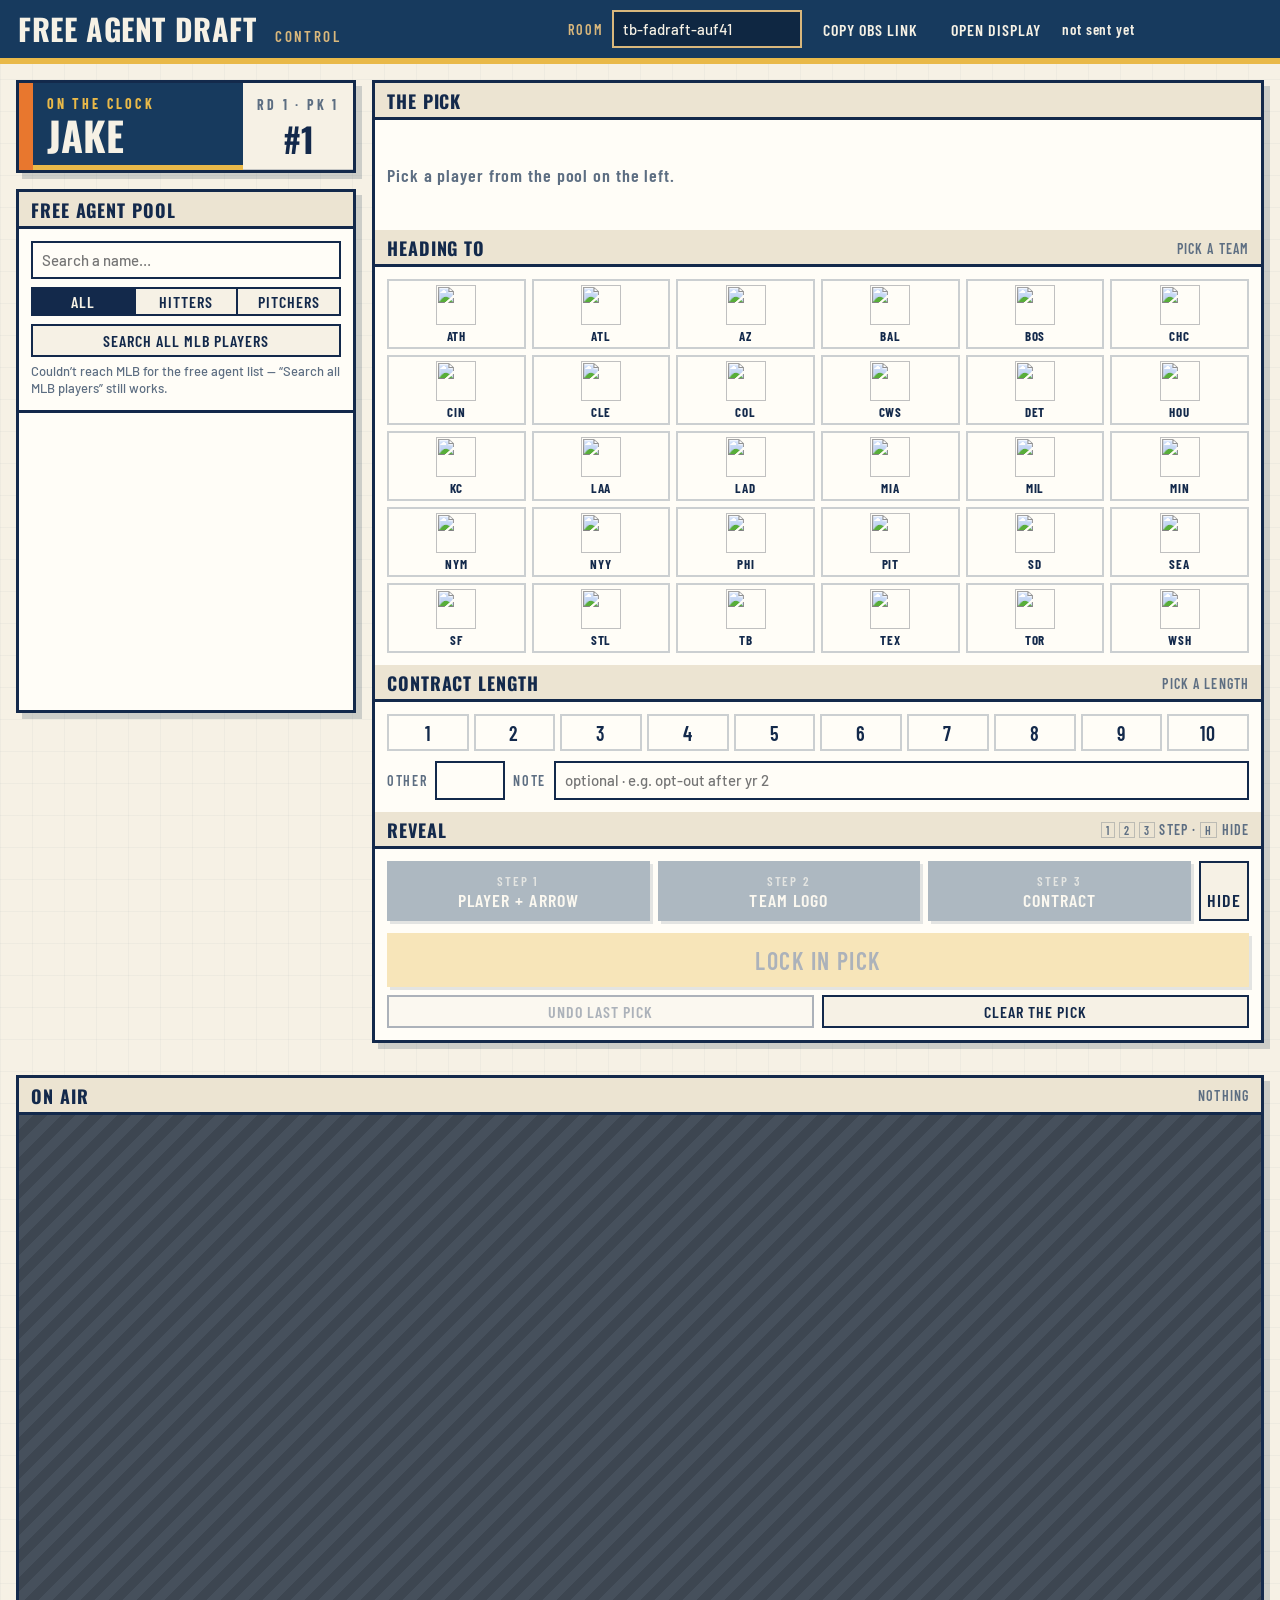
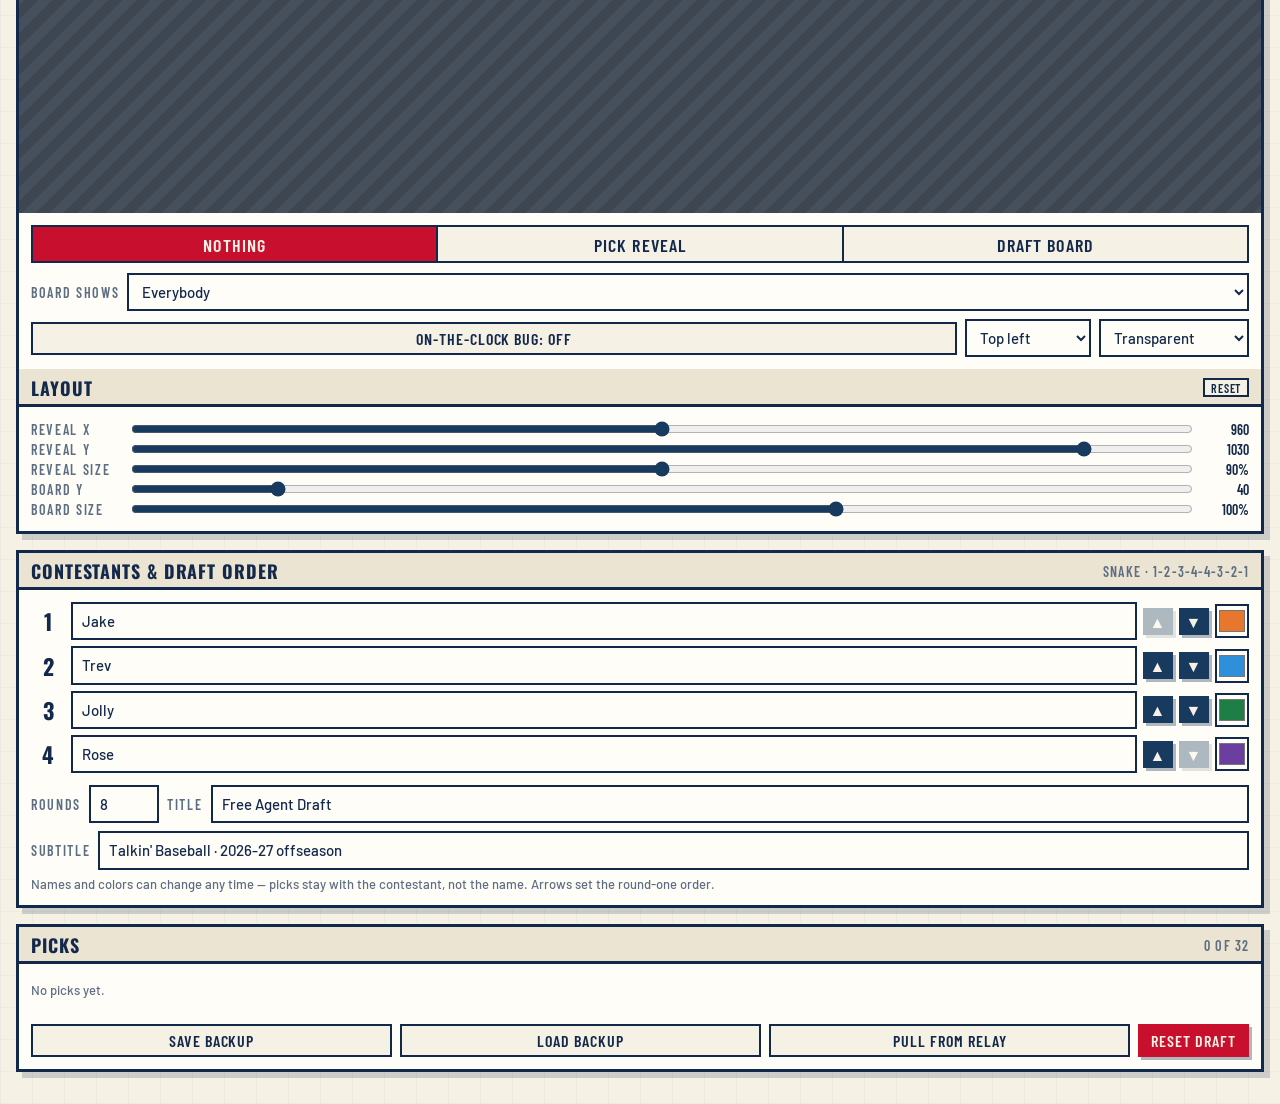
==== index.html @ bf7a18af "Free Agent Draft board: control + OBS display over the Jomboy relay Co-Authored-By: Claude Opus 5.5 " ====
<!doctype html>
<html lang="en">
<head>
<meta charset="utf-8">
<meta name="viewport" content="width=device-width, initial-scale=1">
<title>Free Agent Draft · Control</title>
<link rel="preconnect" href="https://fonts.googleapis.com">
<link href="https://fonts.googleapis.com/css2?family=Oswald:wght@500;600;700&family=Barlow+Condensed:wght@500;600;700&family=Barlow:wght@500;600&display=swap" rel="stylesheet">
<link rel="stylesheet" href="fad.css">
<style>
  :root { --line: rgba(19,41,75,.22); --sh: 3px 3px 0 rgba(15,39,66,.32); }
  * { box-sizing: border-box; }
  html, body { margin: 0; }
  body { background: var(--paper); color: var(--ink); font: 500 15px/1.35 'Barlow', sans-serif; min-height: 100vh;
    background-image: repeating-linear-gradient(0deg, rgba(23,58,94,.035) 0 1px, transparent 1px 32px), repeating-linear-gradient(90deg, rgba(23,58,94,.035) 0 1px, transparent 1px 32px); }
  button, input, select { font: inherit; color: inherit; }
  button { font: 600 16px/1 var(--cond); letter-spacing: .06em; text-transform: uppercase; background: var(--navy); color: var(--paper);
    border: 0; padding: 9px 13px 8px; cursor: pointer; box-shadow: var(--sh); }
  button:hover { background: var(--navy-dk); }
  button:active { transform: translate(2px, 2px); box-shadow: 1px 1px 0 rgba(15,39,66,.32); }
  button:disabled { opacity: .35; cursor: default; transform: none; }
  button.gold { background: var(--gold); color: var(--ink); }
  button.gold:hover { background: #f3c85e; }
  button.red { background: var(--red); }
  button.red:hover { background: var(--red-dk); }
  button.plain { background: var(--paper); color: var(--ink); box-shadow: inset 0 0 0 2px var(--ink); }
  button.plain:hover { background: var(--paper2); }
  button.on { background: var(--gold); color: var(--ink); box-shadow: inset 0 0 0 3px var(--ink); }
  input[type=text], input[type=number], select { background: #fffdf7; border: 2px solid var(--ink); padding: 7px 9px; min-width: 0; border-radius: 0; }
  input:focus, select:focus, button:focus-visible { outline: 3px solid var(--gold); outline-offset: 1px; }
  input[type=range] { accent-color: var(--navy); }

  header { background: var(--navy); border-bottom: 6px solid var(--gold); color: var(--paper); display: flex; align-items: center; gap: 18px;
    padding: 10px 18px; flex-wrap: wrap; position: sticky; top: 0; z-index: 20; }
  header h1 { margin: 0; font: 700 30px/1 var(--head); text-transform: uppercase; letter-spacing: .02em; }
  header h1 small { font: 600 15px/1 var(--cond); letter-spacing: .16em; color: var(--tan); margin-left: 10px; }
  header .conn { margin-left: auto; display: flex; align-items: center; gap: 8px; flex-wrap: wrap; }
  header .conn label { font: 600 14px var(--cond); letter-spacing: .14em; color: var(--tan); }
  header .conn input { background: var(--navy-dk); color: var(--paper); border-color: var(--tan); width: 190px; }
  header .conn button { box-shadow: none; }
  #net { font: 600 15px var(--cond); letter-spacing: .06em; min-width: 200px; }
  #net.ok { color: #9be3b0; } #net.bad { color: #ff9a9a; }

  main { display: grid; grid-template-columns: 360px minmax(440px, 1fr) minmax(520px, 640px); gap: 16px; padding: 16px; align-items: start; }
  @media (max-width: 1400px) { main { grid-template-columns: 340px 1fr; } .col3 { grid-column: 1 / -1; } }
  @media (max-width: 860px) { main { grid-template-columns: 1fr; } }
  .box { background: #fffdf7; border: 3px solid var(--ink); box-shadow: 6px 6px 0 rgba(15,39,66,.18); margin-bottom: 16px; }
  .box > h2 { margin: 0; background: var(--paper2); border-bottom: 3px solid var(--ink); font: 700 18px/1 var(--head); text-transform: uppercase;
    letter-spacing: .05em; padding: 9px 12px 7px; display: flex; align-items: center; gap: 10px; }
  .box > h2 small { font: 600 14px var(--cond); letter-spacing: .08em; color: #5d6e82; margin-left: auto; text-transform: uppercase; }
  .pad { padding: 12px; }
  .row { display: flex; gap: 8px; align-items: center; flex-wrap: wrap; }
  .row + .row { margin-top: 8px; }
  .k { font: 600 14px var(--cond); letter-spacing: .12em; text-transform: uppercase; color: #5d6e82; }
  .hint { font-size: 13px; color: #5d6e82; margin-top: 6px; }

  /* on the clock */
  .clockbox { display: flex; align-items: stretch; border: 3px solid var(--ink); box-shadow: 6px 6px 0 rgba(15,39,66,.18); margin-bottom: 16px; background: var(--navy); }
  .clockbox .bar { width: 14px; background: var(--acc, var(--gold)); }
  .clockbox .main { flex: 1; padding: 10px 14px 9px; color: var(--paper); border-bottom: 5px solid var(--gold); }
  .clockbox small { font: 700 14px var(--cond); letter-spacing: .2em; color: var(--gold); }
  .clockbox b { display: block; font: 700 40px/1.05 var(--head); text-transform: uppercase; }
  .clockbox .pk { background: var(--paper); padding: 8px 14px; display: flex; flex-direction: column; justify-content: center; text-align: right; }
  .clockbox .pk b { font-size: 34px; color: var(--ink); }
  .clockbox .pk small { color: #5d6e82; }
  .clockbox.edit { background: var(--red-dk); }

  /* pool */
  .tabs { display: flex; gap: 0; }
  .tabs button { box-shadow: inset 0 0 0 2px var(--ink); background: var(--paper); color: var(--ink); flex: 1; padding: 7px 6px 6px; }
  .tabs button + button { margin-left: -2px; }
  .tabs button.on { background: var(--ink); color: var(--paper); }
  #pool { max-height: calc(100vh - 380px); min-height: 300px; overflow-y: auto; border-top: 3px solid var(--ink); }
  .pl { display: flex; align-items: center; gap: 10px; padding: 6px 10px; border-bottom: 1px solid var(--line); cursor: pointer; }
  .pl:hover { background: var(--paper2); }
  .pl.sel { background: var(--gold); }
  .pl .hs { width: 42px; height: 42px; border-radius: 50%; overflow: hidden; background: var(--tc); border: 2px solid var(--ink); flex: 0 0 auto; }
  .pl .hs img { width: 100%; height: 118%; object-fit: cover; object-position: 50% 0; }
  .pl .nm { flex: 1; min-width: 0; }
  .pl .nm b { display: block; font: 700 18px/1.05 var(--head); text-transform: uppercase; white-space: nowrap; overflow: hidden; text-overflow: ellipsis; }
  .pl .nm span { font: 600 14px var(--cond); letter-spacing: .05em; color: #5d6e82; text-transform: uppercase; }
  .pl .war { font: 700 18px var(--head); text-align: right; min-width: 40px; }
  .pl .war small { display: block; font: 600 11px var(--cond); letter-spacing: .12em; color: #5d6e82; }
  .tg { display: inline-block; font: 700 11px/1 var(--cond); letter-spacing: .08em; padding: 2px 4px 1px; background: var(--ink); color: var(--paper); margin-left: 4px; vertical-align: 2px; }
  .tg.AS { background: var(--gold); color: var(--ink); }
  .tg.CY, .tg.MVP { background: var(--red); }
  .pool-sep { font: 700 13px var(--cond); letter-spacing: .14em; background: var(--paper2); padding: 5px 10px; border-bottom: 1px solid var(--line); }

  /* builder */
  .chosen { display: flex; gap: 12px; align-items: center; min-height: 86px; }
  .chosen .hs { width: 80px; height: 80px; border-radius: 50%; overflow: hidden; background: var(--tc, #ccc); border: 3px solid var(--ink); flex: 0 0 auto; }
  .chosen .hs img { width: 100%; height: 118%; object-fit: cover; object-position: 50% 0; }
  .chosen b { font: 700 30px/1 var(--head); text-transform: uppercase; display: block; }
  .chosen span { font: 600 15px var(--cond); letter-spacing: .06em; color: #5d6e82; text-transform: uppercase; }
  .chosen .sl2 { font: 700 16px var(--cond); letter-spacing: .04em; margin-top: 4px; text-transform: uppercase; }
  .chosen .sups { display: flex; flex-wrap: wrap; gap: 4px; margin-top: 5px; }
  .chosen .sups i { font: normal 700 13px/1 var(--cond); letter-spacing: .05em; text-transform: uppercase; background: var(--gold); padding: 3px 5px 2px; }
  .chosen .sups i.none { background: none; color: #5d6e82; padding-left: 0; }
  .chosen .empty { font: 600 18px var(--cond); color: #5d6e82; letter-spacing: .05em; }
  .teams { display: grid; grid-template-columns: repeat(6, 1fr); gap: 6px; }
  .tm { background: #fffdf7; color: var(--ink); box-shadow: inset 0 0 0 2px var(--line); padding: 6px 2px 5px; display: flex; flex-direction: column; align-items: center; gap: 3px; position: relative; }
  .tm:hover { background: var(--paper2); }
  .tm img { width: 40px; height: 40px; object-fit: contain; }
  .tm span { font: 700 13px var(--cond); letter-spacing: .06em; }
  .tm.home::after { content: 'STAYS'; position: absolute; top: 2px; right: 2px; font: 700 9px/1 var(--cond); letter-spacing: .08em; background: var(--ink); color: var(--paper); padding: 2px 3px 1px; }
  .tm.on { background: var(--gold); box-shadow: inset 0 0 0 3px var(--ink); }
  .yrs { display: grid; grid-template-columns: repeat(10, 1fr); gap: 5px; }
  .yrs button { padding: 9px 0 8px; font-size: 20px; background: #fffdf7; color: var(--ink); box-shadow: inset 0 0 0 2px var(--line); }
  .yrs button.on { background: var(--red); color: var(--paper); box-shadow: inset 0 0 0 3px var(--ink); }
  .steps { display: grid; grid-template-columns: repeat(3, 1fr) auto; gap: 8px; }
  .steps button { padding: 14px 8px 12px; font-size: 18px; }
  .steps button em { font-style: normal; display: block; font-size: 13px; letter-spacing: .14em; opacity: .7; margin-bottom: 3px; }
  .steps button.live { background: var(--gold); color: var(--ink); box-shadow: inset 0 0 0 3px var(--ink), var(--sh); }
  .lock { width: 100%; padding: 16px 10px 14px; font-size: 24px; }

  /* preview */
  .pv { position: relative; width: 100%; aspect-ratio: 16 / 9; overflow: hidden; background: #3d4651;
    background-image: linear-gradient(135deg, #46505c 25%, transparent 25%, transparent 50%, #46505c 50%, #46505c 75%, transparent 75%); background-size: 28px 28px; }
  .air { display: flex; gap: 0; }
  .air button { flex: 1; box-shadow: inset 0 0 0 2px var(--ink); background: var(--paper); color: var(--ink); font-size: 18px; padding: 11px 6px 9px; }
  .air button + button { margin-left: -2px; }
  .air button.on { background: var(--red); color: var(--paper); }
  .sl { display: grid; grid-template-columns: 90px 1fr 46px; gap: 8px; align-items: center; }
  .sl output { font: 600 14px var(--cond); text-align: right; }

  /* contestants + picks */
  .ds { display: grid; grid-template-columns: 34px 1fr 30px 30px 34px; gap: 6px; align-items: center; }
  .ds + .ds { margin-top: 6px; }
  .ds .n { font: 700 22px var(--head); text-align: center; }
  .ds button { padding: 6px 0 5px; }
  .ds input[type=color] { width: 34px; height: 34px; border: 2px solid var(--ink); padding: 0; background: none; }
  #picks { max-height: 420px; overflow-y: auto; }
  .pk { display: grid; grid-template-columns: 44px 1fr auto; gap: 8px; align-items: center; padding: 6px 10px; border-bottom: 1px solid var(--line); }
  .pk .no { font: 700 18px var(--head); }
  .pk .no small { display: block; font: 600 11px var(--cond); letter-spacing: .1em; color: #5d6e82; }
  .pk .who { font: 700 13px var(--cond); letter-spacing: .1em; text-transform: uppercase; padding-left: 7px; border-left: 6px solid var(--acc); }
  .pk .what { font: 600 16px var(--cond); text-transform: uppercase; }
  .pk .what img { width: 22px; height: 22px; vertical-align: -6px; }
  .pk button { padding: 6px 8px 5px; font-size: 13px; }
  .pk.editing { background: var(--gold); }
  .rnd { font: 700 13px var(--cond); letter-spacing: .16em; background: var(--paper2); padding: 4px 10px; border-bottom: 1px solid var(--line); }
  .toast { position: fixed; left: 50%; bottom: 24px; transform: translateX(-50%); background: var(--ink); color: var(--paper); padding: 10px 18px;
    font: 600 17px var(--cond); letter-spacing: .05em; border-bottom: 4px solid var(--gold); opacity: 0; transition: opacity .25s; pointer-events: none; z-index: 50; }
  .toast.on { opacity: 1; }
  kbd { font: 600 12px var(--cond); background: var(--paper2); border: 1px solid var(--line); padding: 0 4px; }
</style>
</head>
<body>
<header>
  <h1>Free Agent Draft <small>CONTROL</small></h1>
  <div class="conn">
    <label for="room">ROOM</label><input type="text" id="room" spellcheck="false">
    <button id="copyUrl">Copy OBS link</button>
    <button id="openOut">Open display</button>
    <span id="net">not sent yet</span>
  </div>
</header>

<main>
  <!-- ── column 1: on the clock + player pool ── -->
  <section class="col1">
    <div class="clockbox" id="clockbox"><div class="bar"></div><div class="main"><small id="cbLabel">ON THE CLOCK</small><b id="cbName"></b></div><div class="pk"><small id="cbRd"></small><b id="cbNo"></b></div></div>
    <div class="box">
      <h2>Free agent pool <small id="poolCount"></small></h2>
      <div class="pad">
        <div class="row"><input type="text" id="q" placeholder="Search a name…" style="flex:1" autocomplete="off" spellcheck="false"></div>
        <div class="row"><div class="tabs" style="flex:1"><button data-f="all" class="on">All</button><button data-f="bat">Hitters</button><button data-f="pit">Pitchers</button></div></div>
        <div class="row"><button class="plain" id="mlbSearch" style="flex:1">Search all MLB players</button></div>
        <div class="hint" id="poolMsg"></div>
      </div>
      <div id="pool"></div>
    </div>
  </section>

  <!-- ── column 2: build the pick ── -->
  <section class="col2">
    <div class="box">
      <h2 id="bTitle">The pick</h2>
      <div class="pad">
        <div class="chosen" id="chosen"></div>
      </div>
      <h2>Heading to <small id="toLabel">pick a team</small></h2>
      <div class="pad"><div class="teams" id="teams"></div></div>
      <h2>Contract length <small id="yrsLabel"></small></h2>
      <div class="pad">
        <div class="yrs" id="yrs"></div>
        <div class="row" style="margin-top:10px">
          <span class="k">Other</span><input type="number" id="yrsN" min="1" max="15" style="width:70px">
          <span class="k">Note</span><input type="text" id="yrsNote" placeholder="optional · e.g. opt-out after yr 2" style="flex:1">
        </div>
      </div>
      <h2>Reveal <small><kbd>1</kbd> <kbd>2</kbd> <kbd>3</kbd> step · <kbd>H</kbd> hide</small></h2>
      <div class="pad">
        <div class="steps">
          <button id="st1"><em>STEP 1</em>Player + arrow</button>
          <button id="st2"><em>STEP 2</em>Team logo</button>
          <button id="st3"><em>STEP 3</em>Contract</button>
          <button class="plain" id="st0"><em>&nbsp;</em>Hide</button>
        </div>
        <div class="row" style="margin-top:12px"><button class="gold lock" id="lockBtn">Lock in pick</button></div>
        <div class="row" id="editRow" style="display:none"><button class="plain" id="cancelEdit" style="flex:1">Cancel edit</button></div>
        <div class="row"><button class="plain" id="undoBtn" style="flex:1">Undo last pick</button><button class="plain" id="clearB" style="flex:1">Clear the pick</button></div>
      </div>
    </div>
  </section>

  <!-- ── column 3: what's on air ── -->
  <section class="col3">
    <div class="box">
      <h2>On air <small id="airLabel"></small></h2>
      <div class="pv" id="pv"></div>
      <div class="pad">
        <div class="air" id="air"><button data-v="off">Nothing</button><button data-v="reveal">Pick reveal</button><button data-v="board">Draft board</button></div>
        <div class="row" style="margin-top:10px">
          <span class="k">Board shows</span><select id="focus" style="flex:1"></select>
        </div>
        <div class="row">
          <button class="plain" id="clockBtn" style="flex:1">On-the-clock bug: off</button>
          <select id="ckPos"><option value="tl">Top left</option><option value="tr">Top right</option><option value="bl">Bottom left</option><option value="br">Bottom right</option></select>
          <select id="bg"><option value="clear">Transparent</option><option value="paper">Cream backdrop</option></select>
        </div>
      </div>
      <h2>Layout <small><button class="plain" id="layReset" style="padding:4px 8px 3px;font-size:12px;box-shadow:inset 0 0 0 2px var(--ink)">Reset</button></small></h2>
      <div class="pad">
        <div class="sl"><span class="k">Reveal X</span><input type="range" id="rx" min="560" max="1360" step="5"><output></output></div>
        <div class="sl"><span class="k">Reveal Y</span><input type="range" id="ry" min="560" max="1080" step="5"><output></output></div>
        <div class="sl"><span class="k">Reveal size</span><input type="range" id="rs" min="0.5" max="1.3" step="0.01"><output></output></div>
        <div class="sl"><span class="k">Board Y</span><input type="range" id="by" min="0" max="300" step="5"><output></output></div>
        <div class="sl"><span class="k">Board size</span><input type="range" id="bs" min="0.5" max="1.25" step="0.01"><output></output></div>
      </div>
    </div>

    <div class="box">
      <h2>Contestants &amp; draft order <small>snake · 1-2-3-4-4-3-2-1</small></h2>
      <div class="pad">
        <div id="dsList"></div>
        <div class="row" style="margin-top:12px">
          <span class="k">Rounds</span><input type="number" id="rounds" min="1" max="20" style="width:70px">
          <span class="k">Title</span><input type="text" id="title" style="flex:1">
        </div>
        <div class="row"><span class="k">Subtitle</span><input type="text" id="sub" style="flex:1"></div>
        <div class="hint">Names and colors can change any time — picks stay with the contestant, not the name. Arrows set the round-one order.</div>
      </div>
    </div>

    <div class="box">
      <h2>Picks <small id="pickCount"></small></h2>
      <div id="picks"></div>
      <div class="pad">
        <div class="row">
          <button class="plain" id="exportBtn" style="flex:1">Save backup</button>
          <button class="plain" id="importBtn" style="flex:1">Load backup</button>
          <button class="plain" id="pullBtn" style="flex:1">Pull from relay</button>
          <button class="red" id="resetBtn">Reset draft</button>
          <input type="file" id="importFile" accept="application/json" hidden>
        </div>
      </div>
    </div>
  </section>
</main>
<div class="toast" id="toast"></div>

<script src="fad.js"></script>
<script>
'use strict';
(() => {
  const $ = id => document.getElementById(id);
  const params = new URLSearchParams(location.search);
  const HUB = FAD.hubOf(params);
  const SEASON = +params.get('season') || 2026;
  const LAY = { rx: 960, ry: 1030, rs: 0.9, by: 40, bs: 1, ck: 'tl' };
  const DEF = () => ({
    app: 'fad', room: 'tb-fadraft-' + Math.random().toString(36).slice(2, 7),
    title: 'Free Agent Draft', sub: "Talkin' Baseball · 2026-27 offseason",
    ds: [{ name: 'Jake', color: '#e8772e' }, { name: 'Trev', color: '#2f8fd8' }, { name: 'Jolly', color: '#1d7f45' }, { name: 'Rose', color: '#6b3fa0' }],
    order: [0, 1, 2, 3], rounds: 8, picks: [], cur: null, stage: 0, view: 'reveal', focus: -1, clock: false, bg: 'clear', lay: { ...LAY },
  });
  const KEY = 'fad-state-v1';
  let S;
  try { S = Object.assign(DEF(), JSON.parse(localStorage.getItem(KEY) || 'null') || {}); } catch { S = DEF(); }
  S.lay = { ...LAY, ...S.lay };
  const hadLocal = !!localStorage.getItem(KEY);
  if (params.get('room')) S.room = params.get('room');

  // builder — local only, nothing goes to air until a step button is pressed
  const B = { p: null, to: 0, yrs: 0, note: '', edit: null };
  let POOL = [], EXTRA = [], STAND = {}, filter = 'all';

  // ── transport ──
  const net = (msg, cls) => { $('net').textContent = msg; $('net').className = cls || ''; };
  const send = FAD.publisher(HUB, () => S.room, net);
  let lastSig = '', timer = 0;
  function commit() {
    try { localStorage.setItem(KEY, JSON.stringify(S)); } catch {}
    render();
    clearTimeout(timer);
    timer = setTimeout(() => {
      const { room, ...wire } = S;
      const sig = JSON.stringify(wire);
      if (sig === lastSig) return;
      lastSig = sig;
      send({ ...wire, seq: Date.now() });
    }, 140);
  }
  const toast = msg => { const t = $('toast'); t.textContent = msg; t.classList.add('on'); clearTimeout(toast.t); toast.t = setTimeout(() => t.classList.remove('on'), 2200); };

  // ── preview: the same stage the display draws, scaled down ──
  const stage = FAD.createStage($('pv'));
  const fitPv = () => { stage.el.style.transform = `scale(${$('pv').clientWidth / 1920})`; };
  new ResizeObserver(fitPv).observe($('pv'));

  // ── helpers ──
  const N = () => FAD.total(S);
  const T = FAD.team;
  const tagsHTML = t => (t || []).map(x => `<span class="tg ${x}">${x === 'AS' ? 'ALL-STAR' : x}</span>`).join('');
  const draftedIds = () => new Set(S.picks.filter((p, i) => i !== B.edit).map(p => p.id));
  function buildPick() {
    if (!B.p) return null;
    const n = B.edit ?? S.picks.length;
    const s = FAD.slot(n, S.order);
    const d = B.edit != null ? S.picks[B.edit].d : s.d;
    const p = B.p;
    return { n, d, round: B.edit != null ? S.picks[B.edit].round : s.round, id: p.id, first: p.first, last: p.last, name: p.name, pos: p.pos, age: p.age,
      from: p.from, to: B.to || 0, yrs: B.yrs || 0, yrsNote: B.note || '', tags: p.tags || [],
      sup: p.sup || [], line: p.line || '', lineYr: p.lineYr ?? null, war: p.lineYr === SEASON ? p.war : null, season: SEASON, toRec: B.to ? STAND[B.to] || null : null };
  }
  function clearBuilder() { B.p = null; B.to = 0; B.yrs = 0; B.note = ''; B.edit = null; $('yrsNote').value = ''; $('yrsN').value = ''; }

  // ── render ──
  function render() {
    stage.render(S); fitPv();
    const n = S.picks.length, done = n >= N();
    // clock box
    const cb = $('clockbox');
    if (B.edit != null) {
      const p = S.picks[B.edit];
      cb.classList.add('edit'); cb.style.setProperty('--acc', S.ds[p.d].color);
      $('cbLabel').textContent = 'EDITING A PICK'; $('cbName').textContent = S.ds[p.d].name;
      $('cbRd').textContent = `ROUND ${p.round}`; $('cbNo').textContent = `#${p.n + 1}`;
    } else if (done) {
      cb.classList.remove('edit'); cb.style.setProperty('--acc', 'var(--gold)');
      $('cbLabel').textContent = 'ALL PICKS IN'; $('cbName').textContent = 'Draft complete'; $('cbRd').textContent = ''; $('cbNo').textContent = `${n}`;
    } else {
      const s = FAD.slot(n, S.order);
      cb.classList.remove('edit'); cb.style.setProperty('--acc', S.ds[s.d].color);
      $('cbLabel').textContent = 'ON THE CLOCK'; $('cbName').textContent = S.ds[s.d].name;
      $('cbRd').textContent = `RD ${s.round} · PK ${s.inRound}`; $('cbNo').textContent = `#${n + 1}`;
    }
    renderPool(); renderBuilder(); renderAir(); renderDs(); renderPicks();
  }

  function playerRow(p) {
    const t = T(p.from);
    return `<div class="pl${B.p && B.p.id === p.id ? ' sel' : ''}" data-id="${p.id}">
      <div class="hs" style="--tc:${t.color}"><img loading="lazy" src="${FAD.headshot(p.id, 120)}" alt=""></div>
      <div class="nm"><b>${FAD.esc(p.name)}${tagsHTML(p.tags)}</b><span>${FAD.esc(p.pos)}${p.age ? ' · ' + p.age : ''}${t.id ? ' · ' + t.abbr : ''}${p.note && !/waiver/i.test(p.note) ? ' · ' + FAD.esc(p.note) : ''}</span></div>
      <div class="war">${p.war == null ? '—' : p.war.toFixed(1)}<small>WAR</small></div></div>`;
  }
  const norm = s => s.normalize('NFD').replace(/[̀-ͯ]/g, '').toLowerCase();
  function renderPool() {
    const q = norm($('q').value.trim()), taken = draftedIds();
    const keep = p => !taken.has(p.id) && (filter === 'all' || (filter === 'pit') === p.pitcher) && (!q || norm(p.name).includes(q));
    const extra = EXTRA.filter(keep), pool = POOL.filter(keep);
    let h = '';
    if (extra.length) h += `<div class="pool-sep">ADDED FROM MLB SEARCH</div>` + extra.map(playerRow).join('');
    if (extra.length && pool.length) h += `<div class="pool-sep">FREE AGENTS</div>`;
    h += pool.map(playerRow).join('');
    if (!h && POOL.length) h = `<div class="pad hint">Nobody on the free agent list matches. Try “Search all MLB players”.</div>`;
    $('pool').innerHTML = h;
    $('poolCount').textContent = POOL.length ? `${POOL.filter(p => !taken.has(p.id)).length} left` : '';
  }

  function renderBuilder() {
    const pk = buildPick();
    $('bTitle').textContent = B.edit != null ? `Editing pick #${B.edit + 1}` : 'The pick';
    if (B.p) {
      const t = T(B.p.from);
      $('chosen').innerHTML = `<div class="hs" style="--tc:${t.color}"><img src="${FAD.headshot(B.p.id, 180)}" alt=""></div>
        <div><b>${FAD.esc(B.p.name)}</b><span>${FAD.esc(B.p.pos)}${B.p.age ? ' · Age ' + B.p.age : ''}${t.id ? ' · last with ' + (t.city + ' ' + t.nick).trim() : ''}</span>
        <div class="sl2">${B.p.lineYr ? B.p.lineYr + ': ' : ''}${FAD.esc(B.p.line || '')}${B.p.war != null && B.p.lineYr === SEASON ? ' · ' + B.p.war.toFixed(1) + ' WAR' : ''}</div><div class="sups">${(B.p.sup || []).map(x => `<i>${FAD.esc(x)}</i>`).join('') || '<i class="none">No major awards yet</i>'}</div></div>`;
    } else $('chosen').innerHTML = `<div class="empty">Pick a player from the pool on the left.</div>`;
    document.querySelectorAll('.tm').forEach(b => {
      b.classList.toggle('on', +b.dataset.id === B.to);
      b.classList.toggle('home', !!B.p && +b.dataset.id === B.p.from);
    });
    $('toLabel').textContent = B.to ? (B.p && B.to === B.p.from ? `stays with ${T(B.to).nick}` : `signs with ${T(B.to).nick}`) : 'pick a team';
    document.querySelectorAll('.yrs button').forEach(b => b.classList.toggle('on', +b.dataset.y === B.yrs));
    $('yrsLabel').textContent = B.yrs ? FAD.yrsText(B.yrs) : 'pick a length';
    if (+$('yrsN').value !== B.yrs && document.activeElement !== $('yrsN')) $('yrsN').value = B.yrs > 10 ? B.yrs : '';
    $('st1').disabled = !pk; $('st2').disabled = !pk || !pk.to; $('st3').disabled = !pk || !pk.to || !pk.yrs;
    const live = S.view === 'reveal' && S.cur && pk && S.cur.id === pk.id && S.cur.n === pk.n ? S.stage : 0;
    [1, 2, 3].forEach(k => $('st' + k).classList.toggle('live', live === k));
    const full = !!(pk && pk.to && pk.yrs);
    $('lockBtn').disabled = !full || (B.edit == null && S.picks.length >= N());
    $('lockBtn').textContent = B.edit != null ? 'Save changes' : 'Lock in pick';
    $('editRow').style.display = B.edit != null ? '' : 'none';
    $('undoBtn').disabled = !S.picks.length || B.edit != null;
  }

  function renderAir() {
    document.querySelectorAll('#air button').forEach(b => b.classList.toggle('on', b.dataset.v === (S.view === 'reveal' && !S.stage ? 'off' : S.view)));
    $('airLabel').textContent = S.view === 'board' ? 'draft board' : S.view === 'reveal' && S.stage ? `reveal · step ${S.stage}` : 'nothing';
    $('clockBtn').textContent = `On-the-clock bug: ${S.clock ? 'ON' : 'off'}`;
    $('clockBtn').className = S.clock ? 'on' : 'plain';
    $('ckPos').value = S.lay.ck; $('bg').value = S.bg;
    const f = $('focus'), fo = `<option value="-1">Everybody</option>` + S.order.map(d => `<option value="${d}">${FAD.esc(S.ds[d].name)} only</option>`).join('');
    if (f.dataset.sig !== fo) { f.innerHTML = fo; f.dataset.sig = fo; }
    f.value = S.focus;
    for (const k of ['rx', 'ry', 'rs', 'by', 'bs']) { $(k).value = S.lay[k]; $(k).nextElementSibling.textContent = k[1] === 's' ? Math.round(S.lay[k] * 100) + '%' : S.lay[k]; }
  }

  function renderDs() {
    const host = $('dsList');
    if (host.contains(document.activeElement) && document.activeElement.type === 'text') return;   // don't stomp typing
    host.innerHTML = S.order.map((d, i) => `<div class="ds" data-d="${d}">
      <span class="n">${i + 1}</span><input type="text" value="${FAD.esc(S.ds[d].name)}" data-k="name">
      <button data-mv="-1" ${i ? '' : 'disabled'} title="Earlier pick">▲</button><button data-mv="1" ${i < S.order.length - 1 ? '' : 'disabled'} title="Later pick">▼</button>
      <input type="color" value="${S.ds[d].color}" data-k="color"></div>`).join('');
    $('rounds').value = S.rounds;
    if (document.activeElement !== $('title')) $('title').value = S.title;
    if (document.activeElement !== $('sub')) $('sub').value = S.sub;
  }

  function renderPicks() {
    $('pickCount').textContent = `${S.picks.length} of ${N()}`;
    let h = '', r = 0;
    S.picks.forEach((p, i) => {
      if (p.round !== r) { r = p.round; h += `<div class="rnd">ROUND ${r}</div>`; }
      const to = T(p.to);
      h += `<div class="pk${B.edit === i ? ' editing' : ''}" style="--acc:${S.ds[p.d].color}"><div class="no">#${i + 1}</div>
        <div><div class="who">${FAD.esc(S.ds[p.d].name)}</div><div class="what">${FAD.esc(p.name)} → <img src="${FAD.logo(p.to)}" alt=""> ${to.abbr} · ${p.yrs} yr${p.yrs == 1 ? '' : 's'}${p.to === p.from ? ' · stays' : ''}</div></div>
        <div class="row"><button data-show="${i}">Show</button><button class="plain" data-edit="${i}">Edit</button></div></div>`;
    });
    $('picks').innerHTML = h || `<div class="pad hint">No picks yet.</div>`;
  }

  // ── wiring ──
  $('room').value = S.room;
  $('room').addEventListener('change', () => { S.room = $('room').value.trim().replace(/\s+/g, '-') || DEF().room; $('room').value = S.room; lastSig = ''; commit(); });
  const outUrl = () => new URL('display.html', location.href.split('#')[0].split('?')[0]).href + '?room=' + encodeURIComponent(S.room) + (params.get('hub') ? '&hub=' + encodeURIComponent(HUB) : '');
  $('copyUrl').onclick = async () => { try { await navigator.clipboard.writeText(outUrl()); toast('OBS link copied — Browser Source, 1920 × 1080'); } catch { prompt('Copy this into the OBS Browser Source:', outUrl()); } };
  $('openOut').onclick = () => open(outUrl(), 'fad-display');

  // pool
  $('q').addEventListener('input', renderPool);
  $('q').addEventListener('keydown', e => { if (e.key === 'Enter') { const first = $('pool').querySelector('.pl'); if (first) first.click(); else $('mlbSearch').click(); } });
  document.querySelectorAll('.tabs button').forEach(b => b.onclick = () => {
    filter = b.dataset.f; document.querySelectorAll('.tabs button').forEach(x => x.classList.toggle('on', x === b)); renderPool();
  });
  $('pool').addEventListener('click', e => {
    const row = e.target.closest('.pl'); if (!row) return;
    const id = +row.dataset.id, p = POOL.find(x => x.id === id) || EXTRA.find(x => x.id === id);
    if (!p) return;
    if (!B.p || B.p.id !== p.id) { B.p = p; B.to = 0; }
    render();
  });
  $('mlbSearch').onclick = async () => {
    const q = $('q').value.trim();
    if (q.length < 2) { toast('Type at least two letters of a name first'); $('q').focus(); return; }
    $('poolMsg').textContent = `Searching MLB for “${q}”…`;
    const res = await FAD.search(q, SEASON);
    const have = new Set(POOL.concat(EXTRA).map(p => p.id));
    const add = res.filter(p => !have.has(p.id));
    EXTRA = add.concat(EXTRA);
    $('poolMsg').textContent = res.length ? (add.length ? `Added ${add.length} from MLB search.` : 'Already in the list.') : `Nobody active in MLB matches “${q}”.`;
    renderPool();
  };

  // teams + years
  $('teams').innerHTML = FAD.TEAM_IDS.map(id => `<button class="tm" data-id="${id}" title="${T(id).city} ${T(id).nick}"><img src="${FAD.logo(id)}" alt=""><span>${T(id).abbr}</span></button>`).join('');
  $('teams').onclick = e => { const b = e.target.closest('.tm'); if (!b || !B.p) { if (!B.p) toast('Pick a player first'); return; } B.to = +b.dataset.id === B.to ? 0 : +b.dataset.id; render(); };
  $('yrs').innerHTML = Array.from({ length: 10 }, (_, i) => `<button data-y="${i + 1}">${i + 1}</button>`).join('');
  $('yrs').onclick = e => { const b = e.target.closest('button'); if (!b) return; B.yrs = +b.dataset.y === B.yrs ? 0 : +b.dataset.y; $('yrsN').value = ''; render(); };
  $('yrsN').oninput = () => { const v = Math.max(0, Math.min(15, Math.round(+$('yrsN').value || 0))); B.yrs = v; render(); };
  $('yrsNote').oninput = () => { B.note = $('yrsNote').value.trim().slice(0, 40); };

  // reveal steps — each press sends a snapshot of the pick as it stands
  function step(k) {
    if (k === 0) { S.stage = 0; return commit(); }
    const pk = buildPick();
    if (!pk || (k >= 2 && !pk.to) || (k >= 3 && !pk.yrs)) return;
    S.cur = pk; S.stage = k; S.view = 'reveal'; commit();
  }
  [0, 1, 2, 3].forEach(k => $('st' + k).onclick = () => step(k));
  $('lockBtn').onclick = () => {
    const pk = buildPick(); if (!pk || !pk.to || !pk.yrs) return;
    if (B.edit != null) { S.picks[B.edit] = pk; toast(`Pick #${pk.n + 1} updated`); }
    else { S.picks.push(pk); toast(`${S.ds[pk.d].name} takes ${pk.name}`); }
    if (S.cur && S.cur.n === pk.n) S.cur = pk;
    clearBuilder(); $('q').value = ''; commit();
  };
  $('cancelEdit').onclick = () => { clearBuilder(); render(); };
  $('clearB').onclick = () => { clearBuilder(); render(); };
  $('undoBtn').onclick = () => {
    const p = S.picks[S.picks.length - 1]; if (!p) return;
    if (!confirm(`Take back pick #${p.n + 1} — ${S.ds[p.d].name}: ${p.name}?`)) return;
    S.picks.pop();
    if (S.cur && S.cur.n === p.n) S.stage = 0;
    B.p = POOL.find(x => x.id === p.id) || EXTRA.find(x => x.id === p.id) || null; B.to = p.to; B.yrs = p.yrs; B.note = p.yrsNote || ''; $('yrsNote').value = B.note;
    commit();
  };
  $('picks').onclick = e => {
    const s = e.target.closest('[data-show]'), ed = e.target.closest('[data-edit]');
    if (s) { S.cur = S.picks[+s.dataset.show]; S.stage = 3; S.view = 'reveal'; commit(); }
    if (ed) {
      const i = +ed.dataset.edit, p = S.picks[i];
      B.edit = i; B.p = POOL.find(x => x.id === p.id) || EXTRA.find(x => x.id === p.id) || { ...p };
      B.to = p.to; B.yrs = p.yrs; B.note = p.yrsNote || ''; $('yrsNote').value = B.note; render();
      scrollTo({ top: 0, behavior: 'smooth' });
    }
  };

  // on air
  $('air').onclick = e => {
    const b = e.target.closest('button'); if (!b) return;
    const v = b.dataset.v;
    if (v === 'off') { S.view = 'reveal'; S.stage = 0; }
    else if (v === 'reveal') { S.view = 'reveal'; if (!S.stage && S.cur) S.stage = 3; }
    else S.view = 'board';
    commit();
  };
  $('focus').onchange = () => { S.focus = +$('focus').value; commit(); };
  $('clockBtn').onclick = () => { S.clock = !S.clock; commit(); };
  $('ckPos').onchange = () => { S.lay.ck = $('ckPos').value; commit(); };
  $('bg').onchange = () => { S.bg = $('bg').value; commit(); };
  for (const k of ['rx', 'ry', 'rs', 'by', 'bs']) $(k).oninput = () => { S.lay[k] = +$(k).value; commit(); };
  $('layReset').onclick = () => { S.lay = { ...LAY, ck: S.lay.ck }; commit(); };

  // contestants
  $('dsList').addEventListener('input', e => {
    const row = e.target.closest('.ds'); if (!row) return;
    const d = +row.dataset.d, k = e.target.dataset.k;
    S.ds[d][k] = k === 'name' ? e.target.value.slice(0, 18) : e.target.value;
    commit();
  });
  $('dsList').addEventListener('change', e => { if (e.target.dataset.k === 'name') { const d = +e.target.closest('.ds').dataset.d; if (!S.ds[d].name.trim()) S.ds[d].name = `Player ${d + 1}`; renderDs(); } });
  $('dsList').addEventListener('click', e => {
    const b = e.target.closest('[data-mv]'); if (!b) return;
    const d = +b.closest('.ds').dataset.d, i = S.order.indexOf(d), j = i + +b.dataset.mv;
    if (j < 0 || j >= S.order.length) return;
    if (S.picks.length && !confirm('Picks are already in. Changing the order moves who is up for every pick still to come. Change it?')) return;
    [S.order[i], S.order[j]] = [S.order[j], S.order[i]];
    commit();
  });
  $('rounds').onchange = () => { S.rounds = Math.max(1, Math.min(20, Math.round(+$('rounds').value || 8))); if (S.picks.length > N()) S.rounds = Math.ceil(S.picks.length / S.order.length); commit(); };
  $('title').oninput = () => { S.title = $('title').value; commit(); };
  $('sub').oninput = () => { S.sub = $('sub').value; commit(); };

  // backup
  $('exportBtn').onclick = () => {
    const a = document.createElement('a');
    a.href = URL.createObjectURL(new Blob([JSON.stringify(S, null, 1)], { type: 'application/json' }));
    a.download = `fa-draft-${new Date().toISOString().slice(0, 10)}.json`; a.click();
  };
  $('importBtn').onclick = () => $('importFile').click();
  $('importFile').onchange = async () => {
    const f = $('importFile').files[0]; if (!f) return;
    try { const j = JSON.parse(await f.text()); if (j.app !== 'fad') throw 0; S = Object.assign(DEF(), j, { room: S.room }); S.lay = { ...LAY, ...S.lay }; clearBuilder(); commit(); toast(`Loaded ${S.picks.length} picks`); }
    catch { toast('That file isn’t a Free Agent Draft backup'); }
    $('importFile').value = '';
  };
  async function pull(quiet) {
    try {
      const j = await FAD.fetchRoom(HUB, S.room);
      if (!j || j.app !== 'fad') { if (!quiet) toast('Nothing saved on the relay for this room yet'); return; }
      const { seq, ...rest } = j;
      S = Object.assign(DEF(), rest, { room: S.room }); S.lay = { ...LAY, ...S.lay }; clearBuilder(); render();
      try { localStorage.setItem(KEY, JSON.stringify(S)); } catch {}
      toast(`Pulled ${S.picks.length} picks from the relay`);
    } catch { if (!quiet) toast('Relay unreachable'); }
  }
  $('pullBtn').onclick = () => { if (!S.picks.length || confirm('Replace this page’s draft with what the relay has?')) pull(false); };
  $('resetBtn').onclick = () => {
    if (!confirm('Wipe every pick and start the draft over? (Names, order and layout stay.) Save a backup first if you might want it.')) return;
    S.picks = []; S.cur = null; S.stage = 0; clearBuilder(); commit();
  };

  // keys
  addEventListener('keydown', e => {
    if (e.target.matches('input, select, textarea') || e.metaKey || e.ctrlKey || e.altKey) return;
    if (e.key === '1' || e.key === '2' || e.key === '3') step(+e.key);
    else if (e.key === 'h' || e.key === 'H') step(0);
    else if (e.key === 'b' || e.key === 'B') { S.view = S.view === 'board' ? 'reveal' : 'board'; commit(); }
  });

  // boot
  render();
  if (!hadLocal) pull(true);
  FAD.loadStandings(SEASON).then(st => { STAND = st; }).catch(() => {});
  FAD.loadPool(SEASON, msg => { $('poolMsg').textContent = msg; })
    .then(pool => { POOL = pool.sort((a, b) => (b.war ?? -99) - (a.war ?? -99) || a.last.localeCompare(b.last)); $('poolMsg').textContent = `${POOL.length} free agents from MLB, best ${SEASON} WAR first.`; renderPool(); })
    .catch(() => { $('poolMsg').textContent = 'Couldn’t reach MLB for the free agent list — “Search all MLB players” still works.'; });
})();
</script>
</body>
</html>
---- fad.css ----
/* Free Agent Draft — stage styles shared by the control preview and the OBS display.
   Talkin' Baseball package: cream paper, navy bar with a gold rule, condensed type, square edges, hard offset shadows. */
:root {
  --navy: #173a5e; --navy-dk: #0f2742; --ink: #13294b; --paper: #f6f1e5; --paper2: #ece4d2; --tan: #d9b77c;
  --gold: #e9b949; --gold-dk: #a8790a; --red: #c8102e; --red-dk: #8e0b20;
  --head: 'Oswald', 'Arial Narrow', sans-serif; --cond: 'Barlow Condensed', 'Arial Narrow', sans-serif;
  --ease: cubic-bezier(.2, .9, .25, 1); --pop: cubic-bezier(.3, 1.45, .5, 1);
}
.fad { position: absolute; left: 0; top: 0; width: 1920px; height: 1080px; transform-origin: 0 0; overflow: hidden;
  font-family: var(--cond); color: var(--ink); }
.fad .backdrop { position: absolute; inset: 0; background-color: var(--paper); display: none;
  background-image: repeating-linear-gradient(0deg, rgba(23,58,94,.04) 0 2px, transparent 2px 46px),
    repeating-linear-gradient(90deg, rgba(23,58,94,.04) 0 2px, transparent 2px 46px); }
.fad.paper .backdrop { display: block; }
.fad img { display: block; }

/* ═════════════ REVEAL ═════════════ */
.rv { position: absolute; width: 1080px; height: 620px; transform-origin: 50% 100%; }
.rv > * { will-change: transform, opacity; }
.rv-head { position: absolute; left: 0; top: 0; width: 1080px; height: 62px; background: var(--navy); border-bottom: 5px solid var(--gold);
  box-shadow: 7px 7px 0 rgba(15,39,66,.3); display: flex; align-items: center; justify-content: space-between; padding: 0 22px 0 0;
  box-sizing: border-box; opacity: 0; transform: translateY(-24px); transition: opacity .35s, transform .45s var(--ease); }
.rv-head .rp { height: 100%; display: flex; align-items: center; padding: 0 22px; background: var(--gold); color: var(--ink);
  font: 700 30px/1 var(--head); letter-spacing: .03em; text-transform: uppercase; }
.rv-head .who { font: 700 34px/1 var(--head); color: var(--paper); text-transform: uppercase; letter-spacing: .03em; }

.rv-tile { position: absolute; top: 84px; width: 340px; height: 340px; box-sizing: border-box; border: 6px solid var(--ink);
  box-shadow: 9px 9px 0 rgba(15,39,66,.32); overflow: hidden; }
.rv-player .rv-tile { left: 0; background: var(--tc, #2a3b4c);
  background-image: repeating-linear-gradient(135deg, rgba(255,255,255,.07) 0 14px, transparent 14px 28px); }
.rv-player .rv-tile img { position: absolute; left: 50%; bottom: -6px; width: 330px; transform: translateX(-50%); }
.rv-plate { position: absolute; top: 424px; width: 340px; height: 184px; box-sizing: border-box; background: var(--paper); border: 6px solid var(--ink);
  border-top: 0; box-shadow: 9px 9px 0 rgba(15,39,66,.32); padding: 9px 14px 0; overflow: hidden; }
.rv-plate .st { margin-top: 9px; padding-top: 7px; border-top: 3px solid var(--ink); display: flex; gap: 8px; align-items: baseline; white-space: nowrap; }
.rv-plate .st small { font: 700 17px/1 var(--head); color: var(--paper); background: var(--navy); padding: 3px 5px 2px; letter-spacing: .03em; }
.rv-plate .st small:empty { display: none; }
.rv-plate .st span { font: 700 21px/1 var(--cond); letter-spacing: .03em; color: var(--ink); text-transform: uppercase; overflow: hidden; text-overflow: ellipsis; }
.rv-plate .sup { margin-top: 8px; display: flex; flex-wrap: nowrap; gap: 5px; height: 25px; overflow: hidden; position: relative; }
.rv-plate .sup em { flex: 0 0 auto; font: normal 700 18px/1 var(--cond); letter-spacing: .04em; text-transform: uppercase; background: var(--gold); color: var(--ink); padding: 4px 6px 3px; white-space: nowrap; }
.rv-plate .sup em.war { background: var(--red); color: var(--paper); }
.rv-team .rv-plate .st, .rv-team .rv-plate .sup { justify-content: flex-end; }
.rv-plate .fn { font: 600 22px/1 var(--cond); letter-spacing: .1em; text-transform: uppercase; color: var(--slate, #5d6e82); }
.rv-plate .ln { font: 700 46px/1 var(--head); text-transform: uppercase; letter-spacing: .01em; color: var(--ink);
  white-space: nowrap; overflow: hidden; text-overflow: clip; margin-top: 2px; }
.rv-plate .meta { font: 600 20px/1 var(--cond); letter-spacing: .06em; text-transform: uppercase; color: var(--navy); margin-top: 6px; white-space: nowrap; min-height: 20px; }
.rv-player .rv-plate { left: 0; }

.rv-player .rv-tile, .rv-player .rv-plate { opacity: 0; transform: translateY(70px); transition: opacity .3s, transform .55s var(--pop); }
.rv-player .rv-plate { transition-delay: .08s; }

/* arrow column */
.rv-mid { position: absolute; left: 370px; top: 84px; width: 340px; height: 524px; }
.rv-verb { position: absolute; left: 0; right: 0; top: 46px; text-align: center; font: 700 30px/1 var(--head); letter-spacing: .08em;
  color: var(--ink); text-transform: uppercase; opacity: 0; transform: translateY(10px); transition: opacity .3s .15s, transform .4s .15s var(--ease); }
.rv-verb span { background: var(--paper); border: 4px solid var(--ink); padding: 6px 14px 4px; box-shadow: 5px 5px 0 rgba(15,39,66,.28); display: inline-block; }
.rv-verb.stay span { background: var(--gold); }
.rv-arrow { position: absolute; left: 10px; top: 112px; width: 320px; height: 128px; overflow: visible;
  clip-path: inset(0 100% 0 0); transition: clip-path .5s .2s var(--ease); }
.rv-arrow .sh { fill: rgba(15,39,66,.32); }
.rv-arrow .ar { fill: var(--red); stroke: var(--ink); stroke-width: 6; stroke-linejoin: miter; }
.rv-stamp { position: absolute; left: 50%; top: 318px; transform: translateX(-50%) rotate(-5deg) scale(2.3); opacity: 0;
  border: 7px solid var(--red); outline: 3px solid var(--red); outline-offset: 5px; background: var(--paper); color: var(--red);
  padding: 6px 26px 4px; text-align: center; white-space: nowrap; transition: opacity .12s, transform .28s cubic-bezier(.5, 0, .6, 1.4); }
.rv-stamp b { font: 700 82px/1 var(--head); letter-spacing: .01em; display: block; }
.rv-stamp span { font: 700 26px/1 var(--head); letter-spacing: .26em; display: block; margin-top: 2px; padding-left: .26em; }
.rv-stamp small { font: 600 18px/1 var(--cond); letter-spacing: .08em; display: block; margin-top: 6px; color: var(--ink); }

/* team side */
.rv-team .rv-tile, .rv-team .rv-plate { left: 740px; }
.rv-team .q { background: transparent; border: 6px dashed rgba(19,41,75,.55); box-shadow: none; display: flex; align-items: center; justify-content: center;
  font: 700 190px/1 var(--head); color: rgba(246,241,229,.85); text-shadow: 6px 6px 0 rgba(15,39,66,.45);
  opacity: 0; transition: opacity .35s .35s; }
.fad.paper .rv-team .q { color: rgba(19,41,75,.35); text-shadow: none; }
.rv-team .lg { background: var(--paper); border-top-width: 22px; border-top-color: var(--tc2, var(--ink));
  display: flex; align-items: center; justify-content: center; opacity: 0; transform: scale(.4) rotate(-8deg);
  transition: opacity .2s, transform .5s var(--pop); }
.rv-team .lg img { width: 250px; height: 250px; object-fit: contain; }
.rv-team .rv-plate { opacity: 0; transform: translateY(40px); transition: opacity .3s .12s, transform .45s .12s var(--pop); text-align: right; }
.rv-team .rv-plate .ln { font-size: 44px; }

/* stages */
.rv.s1 .rv-head, .rv.s2 .rv-head, .rv.s3 .rv-head { opacity: 1; transform: none; }
.rv.s1 .rv-player > *, .rv.s2 .rv-player > *, .rv.s3 .rv-player > * { opacity: 1; transform: none; }
.rv.s1 .rv-arrow, .rv.s2 .rv-arrow, .rv.s3 .rv-arrow { clip-path: inset(0 0 0 0); }
.rv.s1 .rv-team .q { opacity: 1; }
.rv.s2 .rv-team .lg, .rv.s3 .rv-team .lg { opacity: 1; transform: none; }
.rv.s2 .rv-team .rv-plate, .rv.s3 .rv-team .rv-plate { opacity: 1; transform: none; }
.rv.s2 .rv-verb, .rv.s3 .rv-verb { opacity: 1; transform: none; }
.rv.s3 .rv-stamp { opacity: 1; transform: translateX(-50%) rotate(-5deg) scale(1); }
.rv.gone > * { transition-delay: 0s !important; }
.rv.gone .rv-player > *, .rv.gone .rv-team > *, .rv.gone .rv-mid > * { opacity: 0 !important; transform: translateY(60px) !important; clip-path: inset(0 0 0 0); transition: opacity .3s, transform .35s ease-in; }
.rv.gone .rv-head { opacity: 0; transform: translateY(-24px); }

/* ═════════════ BOARD ═════════════ */
.bd { position: absolute; left: 50%; width: 1500px; transform-origin: 50% 0; opacity: 0; transition: opacity .4s, translate .5s var(--ease); translate: 0 40px; }
.bd.on { opacity: 1; translate: 0 0; }
.bd-top { display: flex; align-items: stretch; background: var(--navy); border-bottom: 6px solid var(--gold); box-shadow: 8px 8px 0 rgba(15,39,66,.3); }
.bd-top .t { flex: 1; padding: 12px 22px 10px; color: var(--paper); }
.bd-top .t b { font: 700 46px/1 var(--head); text-transform: uppercase; letter-spacing: .02em; display: block; }
.bd-top .t span { font: 600 19px/1 var(--cond); letter-spacing: .14em; color: var(--tan); text-transform: uppercase; display: block; margin-top: 6px; }
.bd-top .ct { background: var(--gold); color: var(--ink); padding: 0 24px; display: flex; flex-direction: column; justify-content: center; text-align: right; }
.bd-top .ct small { font: 700 17px/1 var(--cond); letter-spacing: .16em; }
.bd-top .ct b { font: 700 40px/1.05 var(--head); text-transform: uppercase; }
.bd-body { background: var(--paper); border: 6px solid var(--navy); border-top: 0; box-shadow: 8px 8px 0 rgba(15,39,66,.3); padding: 12px; }
.bd-grid { display: grid; gap: 8px; }
.bd-col { background: var(--navy); color: var(--paper); font: 700 30px/1 var(--head); text-transform: uppercase; letter-spacing: .03em;
  padding: 10px 14px 8px; border-bottom: 6px solid var(--acc); display: flex; justify-content: space-between; align-items: baseline; }
.bd-col small { font: 600 17px/1 var(--cond); letter-spacing: .12em; color: var(--tan); }
.cell { position: relative; height: 92px; background: var(--paper2); border: 3px solid rgba(19,41,75,.18); box-sizing: border-box;
  display: flex; align-items: center; gap: 10px; padding: 0 10px 0 6px; overflow: hidden; }
.cell .no { position: absolute; right: 6px; top: 3px; font: 600 15px/1 var(--cond); letter-spacing: .06em; color: rgba(19,41,75,.45); }
.cell.empty { justify-content: center; }
.cell.empty .no { position: static; font-size: 22px; color: rgba(19,41,75,.28); }
.cell.clock { border: 4px dashed var(--red); background: var(--paper); justify-content: center; }
.cell.clock .no { position: static; font: 700 24px/1 var(--head); color: var(--red); letter-spacing: .08em; }
.cell.filled { background: var(--paper); border-color: var(--ink); border-left: 8px solid var(--acc); }
.cell.fresh { animation: cellIn .7s var(--pop); }
@keyframes cellIn { 0% { transform: scale(.85); background: var(--gold); } 60% { background: var(--gold); } 100% { transform: none; } }
.cell .hs { flex: 0 0 74px; height: 74px; border-radius: 50%; overflow: hidden; background: var(--tc, #2a3b4c); border: 3px solid var(--ink); box-sizing: border-box; }
.cell .hs img { width: 100%; height: 118%; object-fit: cover; object-position: 50% 0; }
.cell .nm { flex: 1; min-width: 0; }
.cell .nm b { display: block; font: 700 27px/1 var(--head); text-transform: uppercase; white-space: nowrap; overflow: hidden; text-overflow: ellipsis; }
.cell .nm span { display: block; font: 600 16px/1 var(--cond); letter-spacing: .06em; color: #5d6e82; margin-top: 5px; text-transform: uppercase; white-space: nowrap; }
.cell .to { flex: 0 0 auto; display: flex; align-items: center; gap: 6px; }
.cell .to svg { width: 30px; height: 20px; }
.cell .to .lg { width: 58px; height: 58px; position: relative; }
.cell .to .lg img { width: 58px; height: 58px; object-fit: contain; }
.cell .yr { position: absolute; right: 5px; bottom: 5px; background: var(--red); color: var(--paper); font: 700 17px/1 var(--head); padding: 3px 5px 2px; letter-spacing: .02em; }
.cell .stay { position: absolute; right: 5px; top: 4px; font: 700 13px/1 var(--cond); letter-spacing: .12em; color: var(--gold-dk); }

/* one contestant, big */
.bd.solo .cell { height: 150px; gap: 16px; padding: 0 18px 0 12px; }
.bd.solo .cell .hs { flex-basis: 120px; height: 120px; border-width: 4px; }
.bd.solo .cell .nm b { font-size: 44px; }
.bd.solo .cell .nm span { font-size: 21px; }
.bd.solo .cell .to svg { width: 46px; height: 30px; }
.bd.solo .cell .to .lg, .bd.solo .cell .to .lg img { width: 96px; height: 96px; }
.bd.solo .cell .yr { font-size: 24px; padding: 4px 8px 3px; }
.bd.solo .cell .no { font-size: 19px; }
.bd.solo .cell.empty .no, .bd.solo .cell.clock .no { font-size: 30px; }

/* ═════════════ ON THE CLOCK BUG ═════════════ */
.ck { position: absolute; display: flex; align-items: stretch; box-shadow: 7px 7px 0 rgba(15,39,66,.32); opacity: 0;
  transform: translateX(-40px); transition: opacity .35s, transform .45s var(--ease); }
.ck.on { opacity: 1; transform: none; }
.ck .bx { background: var(--navy); border-bottom: 5px solid var(--gold); padding: 10px 20px 8px 16px; color: var(--paper); }
.ck .bx small { display: block; font: 700 18px/1 var(--cond); letter-spacing: .2em; color: var(--gold); }
.ck .bx b { display: block; font: 700 46px/1.02 var(--head); text-transform: uppercase; letter-spacing: .02em; margin-top: 4px; }
.ck .pk { background: var(--paper); color: var(--ink); display: flex; flex-direction: column; justify-content: center; padding: 0 18px;
  border: 5px solid var(--navy); border-left: 0; }
.ck .pk small { font: 600 16px/1 var(--cond); letter-spacing: .14em; color: #5d6e82; }
.ck .pk b { font: 700 40px/1 var(--head); }

/* OBS can stop the animation clock on a hidden source — paint end states instead of freezing at opacity 0 */
.no-anim .fad *, .no-anim .fad *::before { transition: none !important; animation: none !important; }
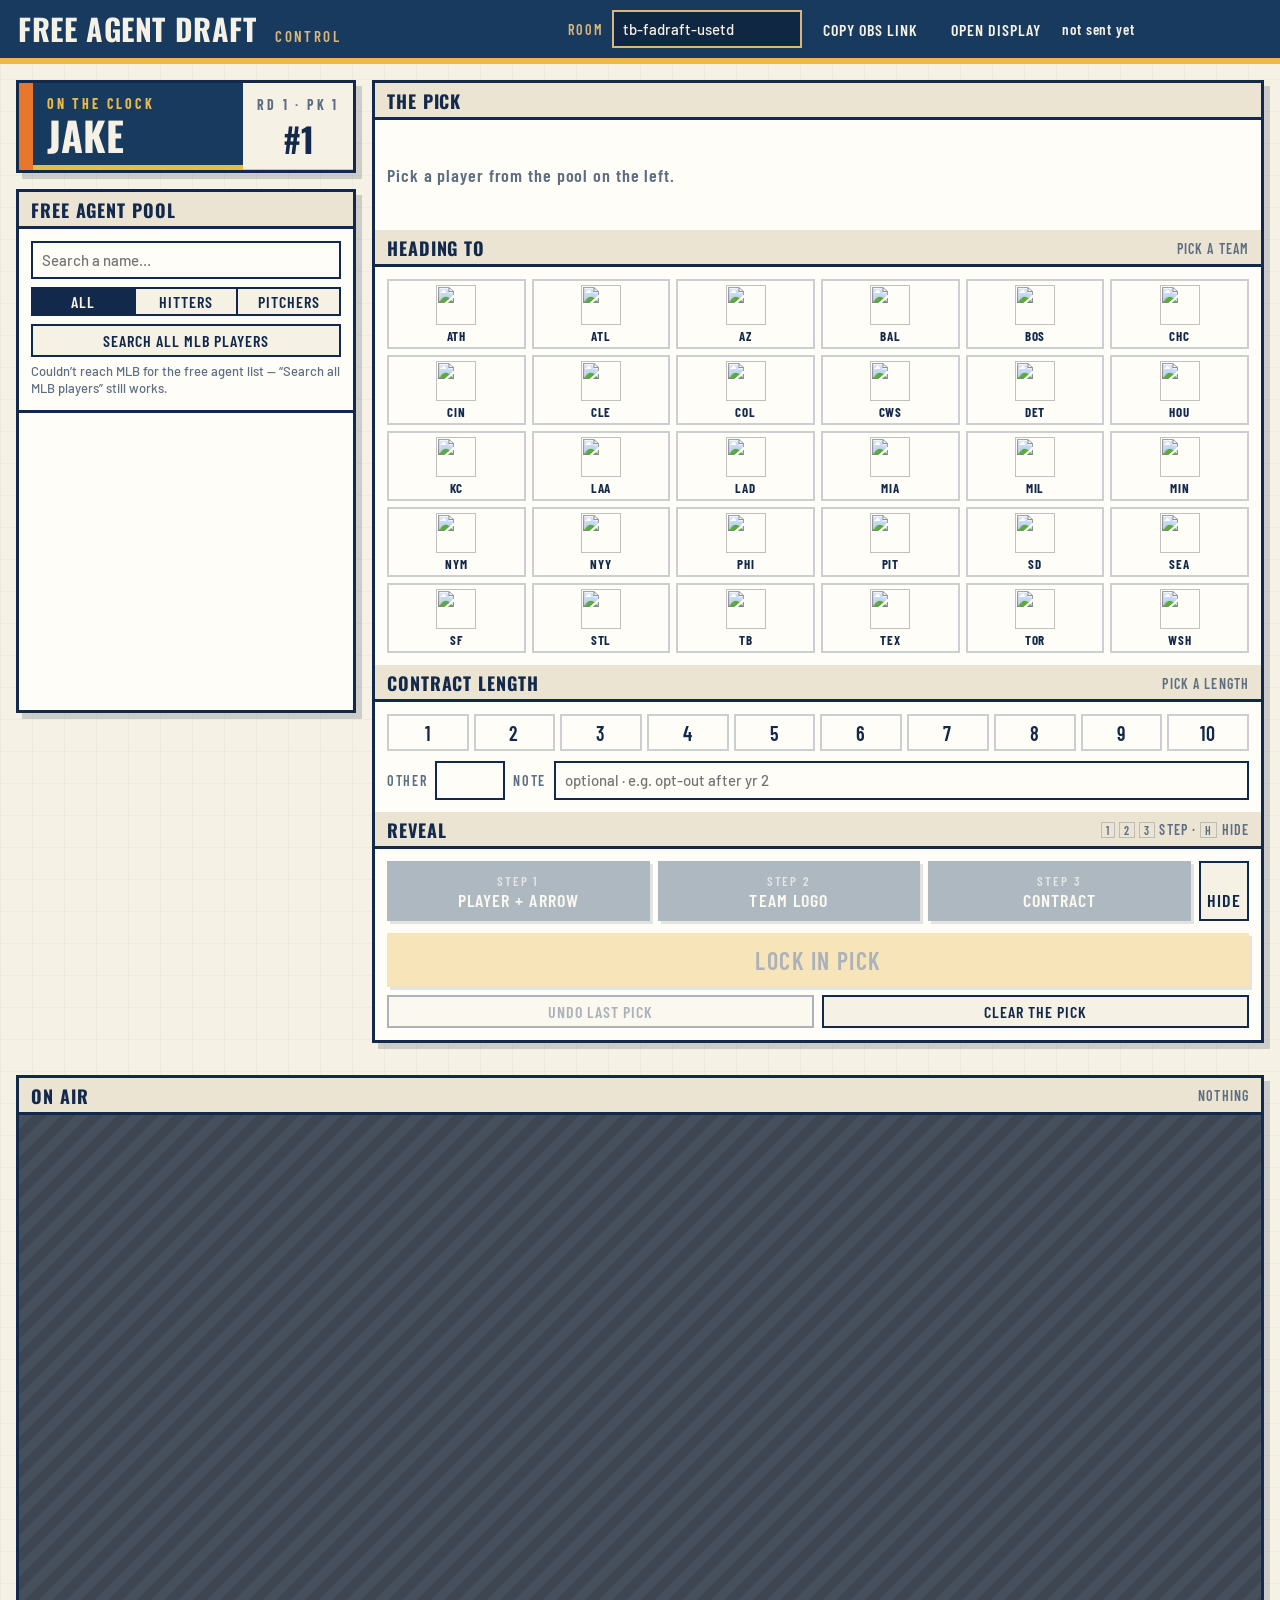
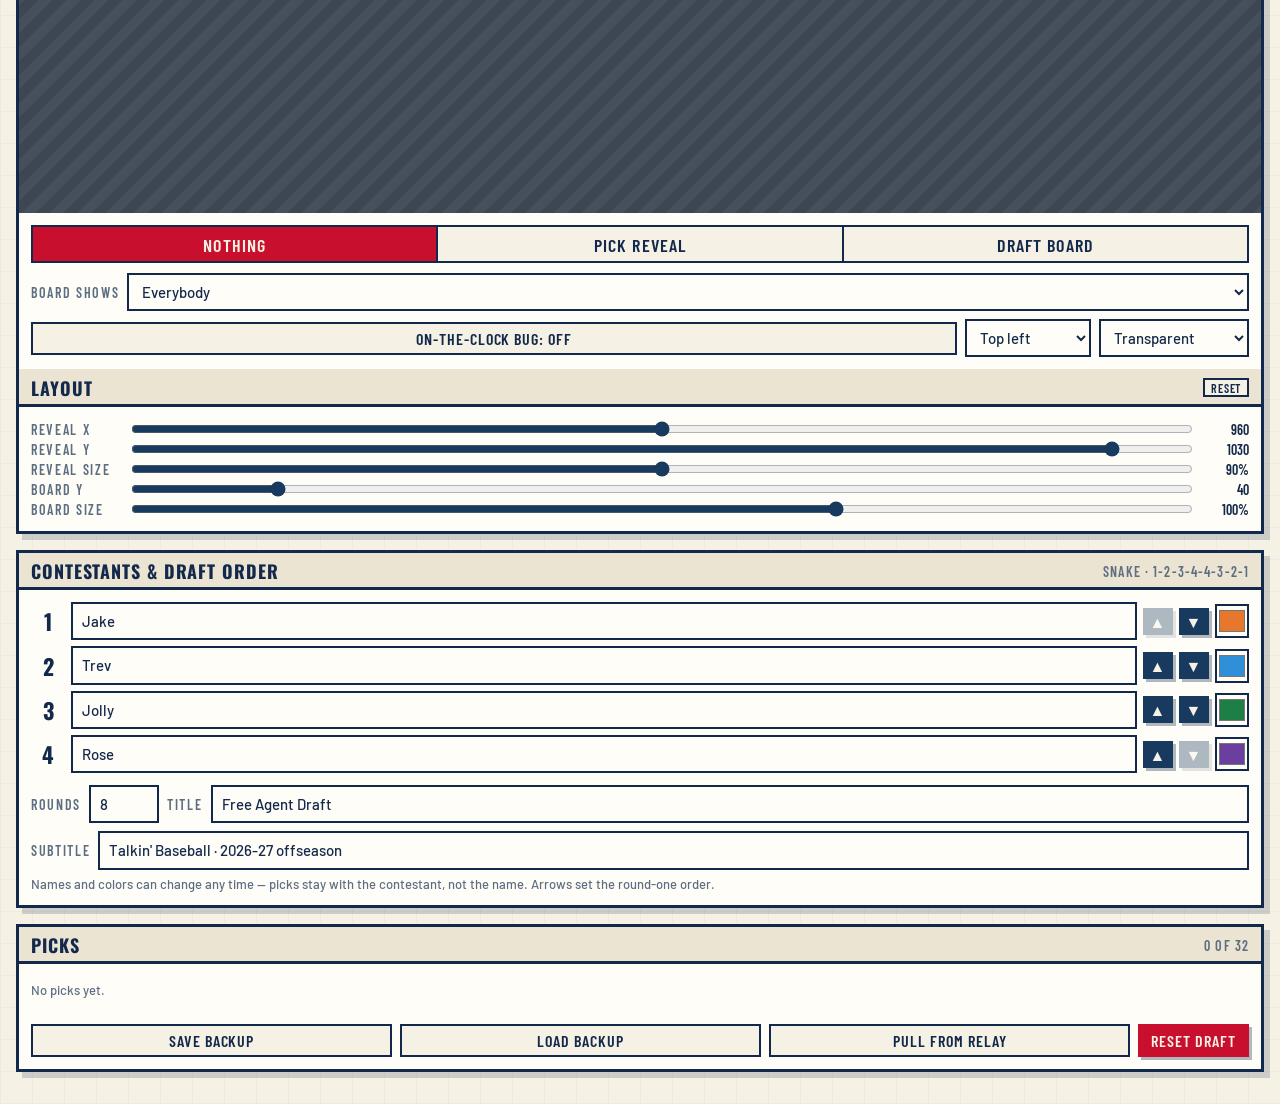
==== commit 8d534292: "Reveal: wide horizontal strip — info boxes beside the photo and logo Co-Authored-By: Claude Opus 5.5" ====
--- a/index.html
+++ b/index.html
@@ -223,7 +223,7 @@
       <h2>Layout <small><button class="plain" id="layReset" style="padding:4px 8px 3px;font-size:12px;box-shadow:inset 0 0 0 2px var(--ink)">Reset</button></small></h2>
       <div class="pad">
         <div class="sl"><span class="k">Reveal X</span><input type="range" id="rx" min="560" max="1360" step="5"><output></output></div>
-        <div class="sl"><span class="k">Reveal Y</span><input type="range" id="ry" min="560" max="1080" step="5"><output></output></div>
+        <div class="sl"><span class="k">Reveal Y</span><input type="range" id="ry" min="360" max="1080" step="5"><output></output></div>
         <div class="sl"><span class="k">Reveal size</span><input type="range" id="rs" min="0.5" max="1.3" step="0.01"><output></output></div>
         <div class="sl"><span class="k">Board Y</span><input type="range" id="by" min="0" max="300" step="5"><output></output></div>
         <div class="sl"><span class="k">Board size</span><input type="range" id="bs" min="0.5" max="1.25" step="0.01"><output></output></div>
--- a/fad.css
+++ b/fad.css
@@ -14,69 +14,72 @@
 .fad.paper .backdrop { display: block; }
 .fad img { display: block; }
 
-/* ═════════════ REVEAL ═════════════ */
-.rv { position: absolute; width: 1080px; height: 620px; transform-origin: 50% 100%; }
+/* ═════════════ REVEAL ═════════════
+   Wide strip: [photo][player info]  ── arrow ──▶  [logo][team info]   (1660 × 360) */
+.rv { position: absolute; width: 1660px; height: 360px; transform-origin: 50% 100%; }
 .rv > * { will-change: transform, opacity; }
-.rv-head { position: absolute; left: 0; top: 0; width: 1080px; height: 62px; background: var(--navy); border-bottom: 5px solid var(--gold);
+.rv-head { position: absolute; left: 0; top: 0; width: 1660px; height: 62px; background: var(--navy); border-bottom: 5px solid var(--gold);
   box-shadow: 7px 7px 0 rgba(15,39,66,.3); display: flex; align-items: center; justify-content: space-between; padding: 0 22px 0 0;
   box-sizing: border-box; opacity: 0; transform: translateY(-24px); transition: opacity .35s, transform .45s var(--ease); }
 .rv-head .rp { height: 100%; display: flex; align-items: center; padding: 0 22px; background: var(--gold); color: var(--ink);
   font: 700 30px/1 var(--head); letter-spacing: .03em; text-transform: uppercase; }
 .rv-head .who { font: 700 34px/1 var(--head); color: var(--paper); text-transform: uppercase; letter-spacing: .03em; }
 
-.rv-tile { position: absolute; top: 84px; width: 340px; height: 340px; box-sizing: border-box; border: 6px solid var(--ink);
+.rv-tile { position: absolute; top: 82px; width: 270px; height: 270px; box-sizing: border-box; border: 6px solid var(--ink);
   box-shadow: 9px 9px 0 rgba(15,39,66,.32); overflow: hidden; }
 .rv-player .rv-tile { left: 0; background: var(--tc, #2a3b4c);
   background-image: repeating-linear-gradient(135deg, rgba(255,255,255,.07) 0 14px, transparent 14px 28px); }
-.rv-player .rv-tile img { position: absolute; left: 50%; bottom: -6px; width: 330px; transform: translateX(-50%); }
-.rv-plate { position: absolute; top: 424px; width: 340px; height: 184px; box-sizing: border-box; background: var(--paper); border: 6px solid var(--ink);
-  border-top: 0; box-shadow: 9px 9px 0 rgba(15,39,66,.32); padding: 9px 14px 0; overflow: hidden; }
-.rv-plate .st { margin-top: 9px; padding-top: 7px; border-top: 3px solid var(--ink); display: flex; gap: 8px; align-items: baseline; white-space: nowrap; }
-.rv-plate .st small { font: 700 17px/1 var(--head); color: var(--paper); background: var(--navy); padding: 3px 5px 2px; letter-spacing: .03em; }
+.rv-player .rv-tile img { position: absolute; left: 50%; bottom: -6px; width: 262px; transform: translateX(-50%); }
+
+/* the info box sits beside its tile, same height, so every edge lines up */
+.rv-plate { position: absolute; top: 82px; width: 400px; height: 270px; box-sizing: border-box; background: var(--paper); border: 6px solid var(--ink);
+  border-left: 0; box-shadow: 9px 9px 0 rgba(15,39,66,.32); padding: 0 18px; overflow: hidden;
+  display: flex; flex-direction: column; justify-content: center; }
+.rv-plate .fn { font: 600 24px/1 var(--cond); letter-spacing: .1em; text-transform: uppercase; color: #5d6e82; min-height: 24px; }
+.rv-plate .ln { font: 700 58px/1 var(--head); text-transform: uppercase; letter-spacing: .01em; color: var(--ink);
+  white-space: nowrap; overflow: hidden; text-overflow: clip; margin-top: 3px; }
+.rv-plate .meta { font: 600 22px/1 var(--cond); letter-spacing: .06em; text-transform: uppercase; color: var(--navy); margin-top: 8px; white-space: nowrap; min-height: 22px; }
+.rv-plate .st { margin-top: 12px; padding-top: 10px; border-top: 3px solid var(--ink); display: flex; gap: 8px; align-items: baseline; white-space: nowrap; min-height: 24px; }
+.rv-plate .st small { font: 700 19px/1 var(--head); color: var(--paper); background: var(--navy); padding: 3px 6px 2px; letter-spacing: .03em; }
 .rv-plate .st small:empty { display: none; }
-.rv-plate .st span { font: 700 21px/1 var(--cond); letter-spacing: .03em; color: var(--ink); text-transform: uppercase; overflow: hidden; text-overflow: ellipsis; }
-.rv-plate .sup { margin-top: 8px; display: flex; flex-wrap: nowrap; gap: 5px; height: 25px; overflow: hidden; position: relative; }
-.rv-plate .sup em { flex: 0 0 auto; font: normal 700 18px/1 var(--cond); letter-spacing: .04em; text-transform: uppercase; background: var(--gold); color: var(--ink); padding: 4px 6px 3px; white-space: nowrap; }
+.rv-plate .st span { font: 700 24px/1 var(--cond); letter-spacing: .03em; color: var(--ink); text-transform: uppercase; overflow: hidden; text-overflow: ellipsis; }
+.rv-plate .sup { margin-top: 10px; display: flex; flex-wrap: nowrap; gap: 6px; height: 28px; overflow: hidden; position: relative; }
+.rv-plate .sup em { flex: 0 0 auto; font: normal 700 20px/1 var(--cond); letter-spacing: .04em; text-transform: uppercase; background: var(--gold); color: var(--ink); padding: 4px 7px 3px; white-space: nowrap; }
 .rv-plate .sup em.war { background: var(--red); color: var(--paper); }
-.rv-team .rv-plate .st, .rv-team .rv-plate .sup { justify-content: flex-end; }
-.rv-plate .fn { font: 600 22px/1 var(--cond); letter-spacing: .1em; text-transform: uppercase; color: var(--slate, #5d6e82); }
-.rv-plate .ln { font: 700 46px/1 var(--head); text-transform: uppercase; letter-spacing: .01em; color: var(--ink);
-  white-space: nowrap; overflow: hidden; text-overflow: clip; margin-top: 2px; }
-.rv-plate .meta { font: 600 20px/1 var(--cond); letter-spacing: .06em; text-transform: uppercase; color: var(--navy); margin-top: 6px; white-space: nowrap; min-height: 20px; }
-.rv-player .rv-plate { left: 0; }
+.rv-player .rv-plate { left: 270px; }
 
 .rv-player .rv-tile, .rv-player .rv-plate { opacity: 0; transform: translateY(70px); transition: opacity .3s, transform .55s var(--pop); }
 .rv-player .rv-plate { transition-delay: .08s; }
 
 /* arrow column */
-.rv-mid { position: absolute; left: 370px; top: 84px; width: 340px; height: 524px; }
-.rv-verb { position: absolute; left: 0; right: 0; top: 46px; text-align: center; font: 700 30px/1 var(--head); letter-spacing: .08em;
+.rv-mid { position: absolute; left: 694px; top: 82px; width: 280px; height: 270px; }
+.rv-verb { position: absolute; left: 0; right: 0; top: 0; text-align: center; font: 700 26px/1 var(--head); letter-spacing: .08em;
   color: var(--ink); text-transform: uppercase; opacity: 0; transform: translateY(10px); transition: opacity .3s .15s, transform .4s .15s var(--ease); }
 .rv-verb span { background: var(--paper); border: 4px solid var(--ink); padding: 6px 14px 4px; box-shadow: 5px 5px 0 rgba(15,39,66,.28); display: inline-block; }
 .rv-verb.stay span { background: var(--gold); }
-.rv-arrow { position: absolute; left: 10px; top: 112px; width: 320px; height: 128px; overflow: visible;
+.rv-arrow { position: absolute; left: 4px; top: 54px; width: 272px; height: 109px; overflow: visible;
   clip-path: inset(0 100% 0 0); transition: clip-path .5s .2s var(--ease); }
 .rv-arrow .sh { fill: rgba(15,39,66,.32); }
 .rv-arrow .ar { fill: var(--red); stroke: var(--ink); stroke-width: 6; stroke-linejoin: miter; }
-.rv-stamp { position: absolute; left: 50%; top: 318px; transform: translateX(-50%) rotate(-5deg) scale(2.3); opacity: 0;
-  border: 7px solid var(--red); outline: 3px solid var(--red); outline-offset: 5px; background: var(--paper); color: var(--red);
-  padding: 6px 26px 4px; text-align: center; white-space: nowrap; transition: opacity .12s, transform .28s cubic-bezier(.5, 0, .6, 1.4); }
-.rv-stamp b { font: 700 82px/1 var(--head); letter-spacing: .01em; display: block; }
-.rv-stamp span { font: 700 26px/1 var(--head); letter-spacing: .26em; display: block; margin-top: 2px; padding-left: .26em; }
-.rv-stamp small { font: 600 18px/1 var(--cond); letter-spacing: .08em; display: block; margin-top: 6px; color: var(--ink); }
+.rv-stamp { position: absolute; left: 50%; top: 168px; transform: translateX(-50%) rotate(-5deg) scale(2.3); opacity: 0;
+  border: 6px solid var(--red); outline: 3px solid var(--red); outline-offset: 4px; background: var(--paper); color: var(--red);
+  padding: 4px 22px 4px; text-align: center; white-space: nowrap; transition: opacity .12s, transform .28s cubic-bezier(.5, 0, .6, 1.4); }
+.rv-stamp b { font: 700 52px/1 var(--head); letter-spacing: .01em; display: inline; }
+.rv-stamp span { font: 700 26px/1 var(--head); letter-spacing: .2em; display: inline; margin-left: 10px; }
+.rv-stamp small { font: 600 17px/1 var(--cond); letter-spacing: .08em; display: block; margin-top: 2px; color: var(--ink); }
 
 /* team side */
-.rv-team .rv-tile, .rv-team .rv-plate { left: 740px; }
+.rv-team .rv-tile { left: 994px; }
+.rv-team .rv-plate { left: 1264px; width: 396px; }
 .rv-team .q { background: transparent; border: 6px dashed rgba(19,41,75,.55); box-shadow: none; display: flex; align-items: center; justify-content: center;
-  font: 700 190px/1 var(--head); color: rgba(246,241,229,.85); text-shadow: 6px 6px 0 rgba(15,39,66,.45);
+  font: 700 160px/1 var(--head); color: rgba(246,241,229,.85); text-shadow: 6px 6px 0 rgba(15,39,66,.45);
   opacity: 0; transition: opacity .35s .35s; }
 .fad.paper .rv-team .q { color: rgba(19,41,75,.35); text-shadow: none; }
-.rv-team .lg { background: var(--paper); border-top-width: 22px; border-top-color: var(--tc2, var(--ink));
+.rv-team .lg { background: var(--paper); border-top-width: 20px; border-top-color: var(--tc2, var(--ink));
   display: flex; align-items: center; justify-content: center; opacity: 0; transform: scale(.4) rotate(-8deg);
   transition: opacity .2s, transform .5s var(--pop); }
-.rv-team .lg img { width: 250px; height: 250px; object-fit: contain; }
-.rv-team .rv-plate { opacity: 0; transform: translateY(40px); transition: opacity .3s .12s, transform .45s .12s var(--pop); text-align: right; }
-.rv-team .rv-plate .ln { font-size: 44px; }
+.rv-team .lg img { width: 200px; height: 200px; object-fit: contain; }
+.rv-team .rv-plate { opacity: 0; transform: translateX(-30px); transition: opacity .3s .12s, transform .45s .12s var(--pop); }
 
 /* stages */
 .rv.s1 .rv-head, .rv.s2 .rv-head, .rv.s3 .rv-head { opacity: 1; transform: none; }
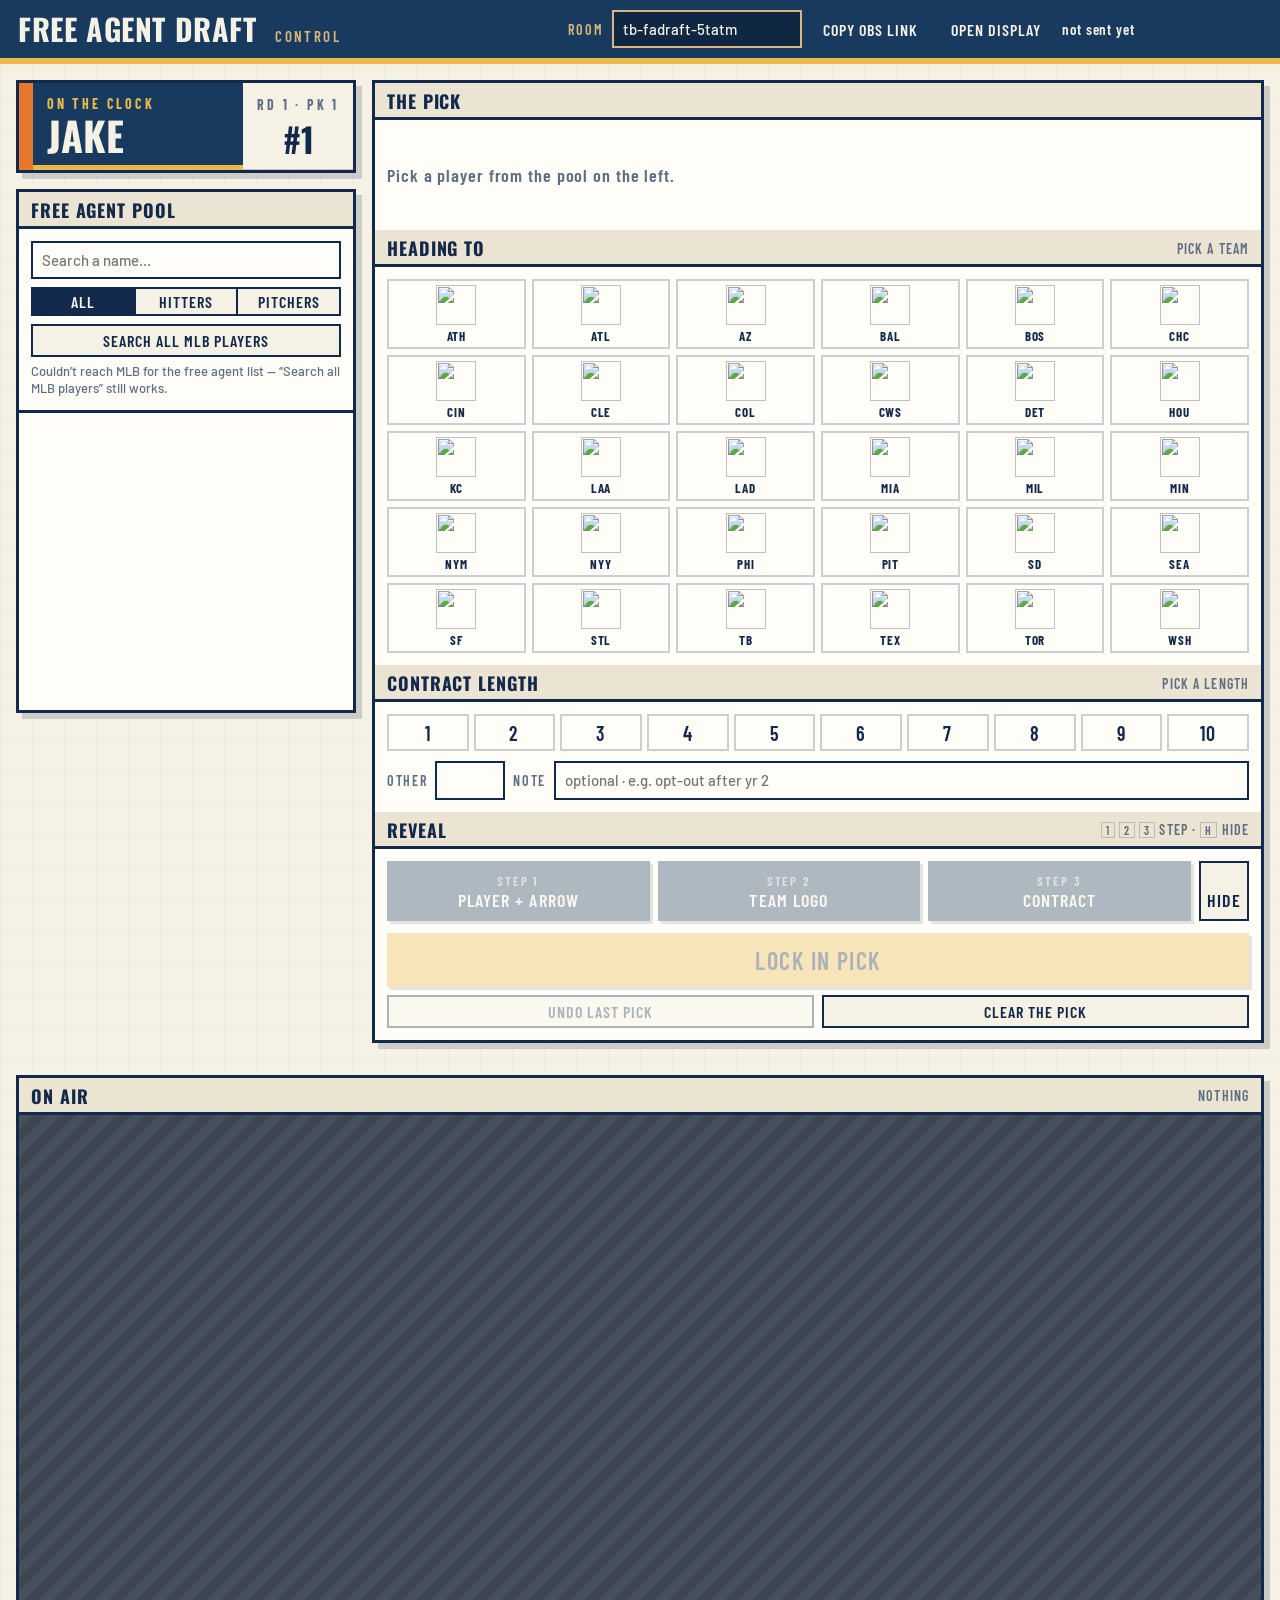
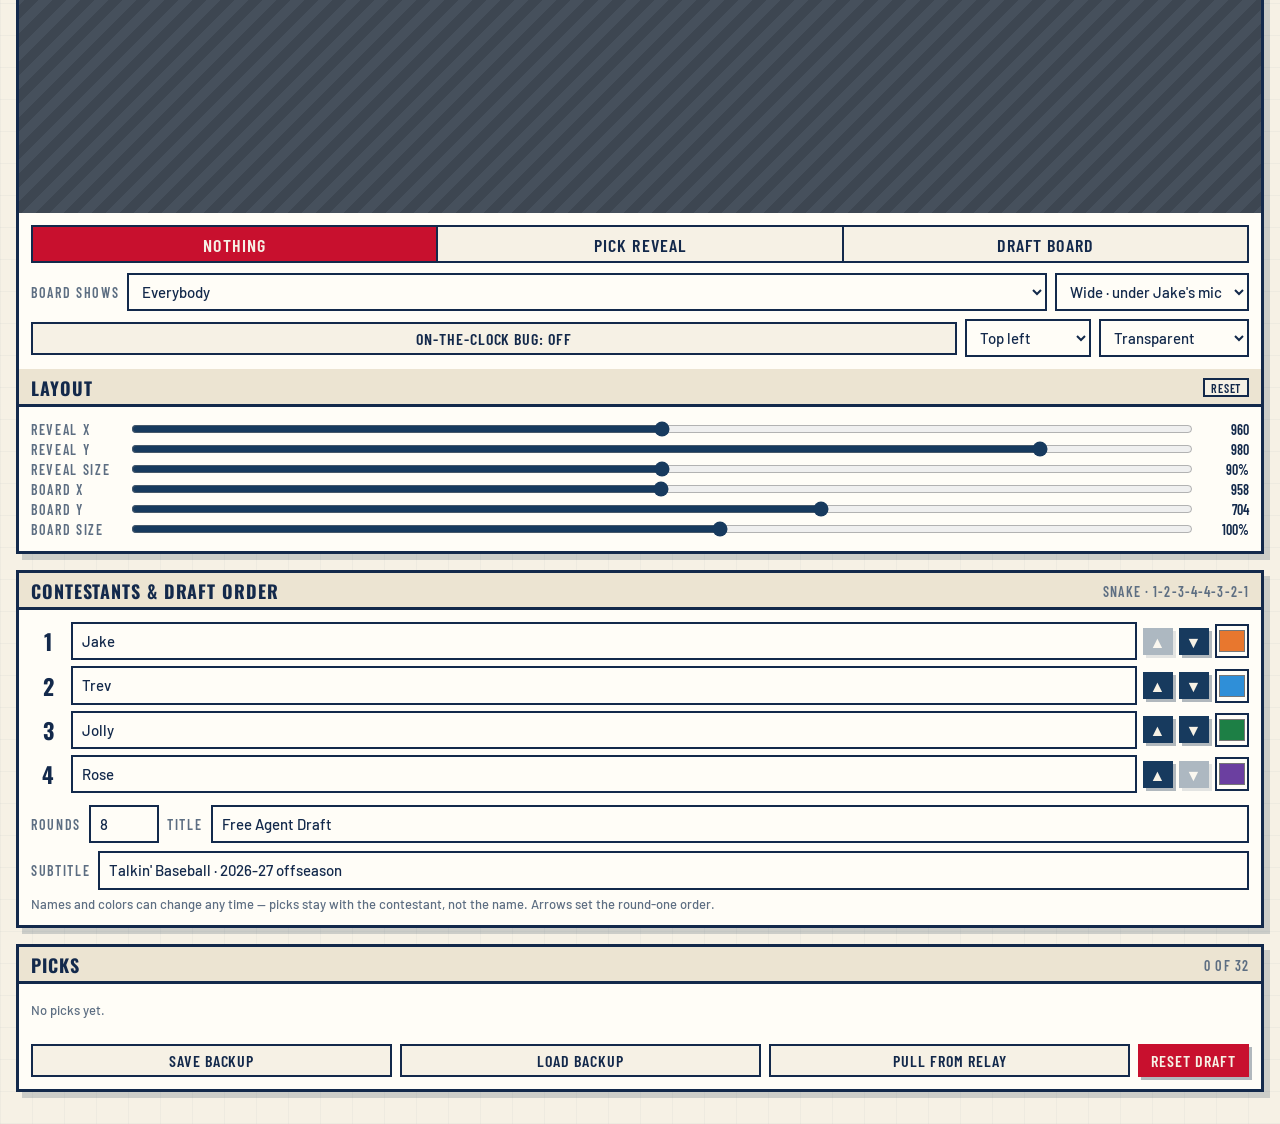
==== commit 57f5f6ed: "Wide, short draft board for the lower half of Jake's cam box; board style + position controls Co-Aut" ====
--- a/index.html
+++ b/index.html
@@ -213,6 +213,7 @@
         <div class="air" id="air"><button data-v="off">Nothing</button><button data-v="reveal">Pick reveal</button><button data-v="board">Draft board</button></div>
         <div class="row" style="margin-top:10px">
           <span class="k">Board shows</span><select id="focus" style="flex:1"></select>
+          <select id="bstyle"><option value="strip">Wide · under Jake's mic</option><option value="full">Full screen</option></select>
         </div>
         <div class="row">
           <button class="plain" id="clockBtn" style="flex:1">On-the-clock bug: off</button>
@@ -225,8 +226,9 @@
         <div class="sl"><span class="k">Reveal X</span><input type="range" id="rx" min="560" max="1360" step="5"><output></output></div>
         <div class="sl"><span class="k">Reveal Y</span><input type="range" id="ry" min="360" max="1080" step="5"><output></output></div>
         <div class="sl"><span class="k">Reveal size</span><input type="range" id="rs" min="0.5" max="1.3" step="0.01"><output></output></div>
-        <div class="sl"><span class="k">Board Y</span><input type="range" id="by" min="0" max="300" step="5"><output></output></div>
-        <div class="sl"><span class="k">Board size</span><input type="range" id="bs" min="0.5" max="1.25" step="0.01"><output></output></div>
+        <div class="sl"><span class="k">Board X</span><input type="range" id="bX" min="0" max="1920" step="2"><output></output></div>
+        <div class="sl"><span class="k">Board Y</span><input type="range" id="bY" min="0" max="1080" step="2"><output></output></div>
+        <div class="sl"><span class="k">Board size</span><input type="range" id="bS" min="0.5" max="1.4" step="0.01"><output></output></div>
       </div>
     </div>
 
@@ -268,12 +270,12 @@
   const params = new URLSearchParams(location.search);
   const HUB = FAD.hubOf(params);
   const SEASON = +params.get('season') || 2026;
-  const LAY = { rx: 960, ry: 1030, rs: 0.9, by: 40, bs: 1, ck: 'tl' };
+  const LAY = FAD.LAY_DEFAULT;
   const DEF = () => ({
     app: 'fad', room: 'tb-fadraft-' + Math.random().toString(36).slice(2, 7),
     title: 'Free Agent Draft', sub: "Talkin' Baseball · 2026-27 offseason",
     ds: [{ name: 'Jake', color: '#e8772e' }, { name: 'Trev', color: '#2f8fd8' }, { name: 'Jolly', color: '#1d7f45' }, { name: 'Rose', color: '#6b3fa0' }],
-    order: [0, 1, 2, 3], rounds: 8, picks: [], cur: null, stage: 0, view: 'reveal', focus: -1, clock: false, bg: 'clear', lay: { ...LAY },
+    order: [0, 1, 2, 3], rounds: 8, picks: [], cur: null, stage: 0, view: 'reveal', focus: -1, bstyle: 'strip', clock: false, bg: 'clear', lay: { ...LAY },
   });
   const KEY = 'fad-state-v1';
   let S;
@@ -406,7 +408,9 @@
     const f = $('focus'), fo = `<option value="-1">Everybody</option>` + S.order.map(d => `<option value="${d}">${FAD.esc(S.ds[d].name)} only</option>`).join('');
     if (f.dataset.sig !== fo) { f.innerHTML = fo; f.dataset.sig = fo; }
     f.value = S.focus;
-    for (const k of ['rx', 'ry', 'rs', 'by', 'bs']) { $(k).value = S.lay[k]; $(k).nextElementSibling.textContent = k[1] === 's' ? Math.round(S.lay[k] * 100) + '%' : S.lay[k]; }
+    $('bstyle').value = S.bstyle || 'strip';
+    const sliders = { rx: 'rx', ry: 'ry', rs: 'rs', ...boardKeys() };
+    for (const [id, k] of Object.entries(sliders)) { $(id).value = S.lay[k]; $(id).nextElementSibling.textContent = /s$/i.test(id) ? Math.round(S.lay[k] * 100) + '%' : S.lay[k]; }
   }
 
   function renderDs() {
@@ -523,7 +527,11 @@
   $('clockBtn').onclick = () => { S.clock = !S.clock; commit(); };
   $('ckPos').onchange = () => { S.lay.ck = $('ckPos').value; commit(); };
   $('bg').onchange = () => { S.bg = $('bg').value; commit(); };
-  for (const k of ['rx', 'ry', 'rs', 'by', 'bs']) $(k).oninput = () => { S.lay[k] = +$(k).value; commit(); };
+  // the three board sliders drive whichever board style is picked
+  function boardKeys() { return S.bstyle === 'full' ? { bX: 'bx', bY: 'by', bS: 'bs' } : { bX: 'sx', bY: 'sy', bS: 'ss' }; }
+  for (const id of ['rx', 'ry', 'rs']) $(id).oninput = () => { S.lay[id] = +$(id).value; commit(); };
+  for (const id of ['bX', 'bY', 'bS']) $(id).oninput = () => { S.lay[boardKeys()[id]] = +$(id).value; commit(); };
+  $('bstyle').onchange = () => { S.bstyle = $('bstyle').value; commit(); };
   $('layReset').onclick = () => { S.lay = { ...LAY, ck: S.lay.ck }; commit(); };
 
   // contestants
--- a/fad.css
+++ b/fad.css
@@ -95,7 +95,7 @@
 .rv.gone .rv-head { opacity: 0; transform: translateY(-24px); }
 
 /* ═════════════ BOARD ═════════════ */
-.bd { position: absolute; left: 50%; width: 1500px; transform-origin: 50% 0; opacity: 0; transition: opacity .4s, translate .5s var(--ease); translate: 0 40px; }
+.bd { position: absolute; width: 1500px; transform-origin: 50% 0; opacity: 0; transition: opacity .4s, translate .5s var(--ease); translate: 0 40px; }
 .bd.on { opacity: 1; translate: 0 0; }
 .bd-top { display: flex; align-items: stretch; background: var(--navy); border-bottom: 6px solid var(--gold); box-shadow: 8px 8px 0 rgba(15,39,66,.3); }
 .bd-top .t { flex: 1; padding: 12px 22px 10px; color: var(--paper); }
@@ -142,6 +142,45 @@
 .bd.solo .cell .no { font-size: 19px; }
 .bd.solo .cell.empty .no, .bd.solo .cell.clock .no { font-size: 30px; }
 
+/* ═════════════ STRIP BOARD — wide and short, sits in the lower half of one cam box ═════════════ */
+.bs { position: absolute; width: 960px; transform-origin: 0 0; opacity: 0; translate: 0 30px; transition: opacity .4s, translate .5s var(--ease);
+  box-shadow: 0 10px 26px rgba(0,0,0,.45), 8px 8px 0 rgba(15,39,66,.35); }
+.bs.on { opacity: 1; translate: 0 0; }
+.bs-top { height: 46px; background: var(--navy); border-bottom: 5px solid var(--gold); display: flex; align-items: stretch; justify-content: space-between; }
+.bs-top b { font: 700 30px/46px var(--head); color: var(--paper); text-transform: uppercase; letter-spacing: .02em; padding: 0 14px; white-space: nowrap; }
+.bs-top span { background: var(--gold); color: var(--ink); display: flex; align-items: center; gap: 10px; padding: 0 14px; }
+.bs-top small { font: 700 15px/1 var(--cond); letter-spacing: .12em; }
+.bs-top em { font: normal 700 28px/1 var(--head); text-transform: uppercase; }
+.bs-grid { display: grid; gap: 4px; padding: 6px; background: var(--paper); border: 4px solid var(--navy); border-top: 0; grid-auto-rows: 50px; }
+.bs .sn { background: var(--navy); color: var(--paper); font: 700 26px/1 var(--head); text-transform: uppercase; letter-spacing: .02em;
+  display: flex; align-items: center; padding: 0 10px; white-space: nowrap; overflow: hidden; }
+.bs .sn.up { background: var(--red); }
+.sc { position: relative; background: var(--paper2); border: 2px solid rgba(19,41,75,.16); box-sizing: border-box; overflow: hidden;
+  display: flex; flex-direction: column; align-items: center; justify-content: center; }
+.sc.empty span { font: 600 17px/1 var(--cond); color: rgba(19,41,75,.3); letter-spacing: .04em; }
+.sc.clock { border: 3px dashed var(--red); background: var(--paper); }
+.sc.clock span { font: 700 14px/1.05 var(--head); color: var(--red); letter-spacing: .06em; text-align: center; }
+.sc.filled { background: #fffdf7; border-color: var(--ink); padding-top: 1px; }
+.sc.stays { border-bottom: 4px solid var(--gold); }
+.sc.fresh { animation: cellIn .7s var(--pop); }
+.sc .ic { display: flex; align-items: center; gap: 2px; height: 31px; }
+.sc .hs { width: 31px; height: 31px; border-radius: 50%; overflow: hidden; background: var(--tc, #2a3b4c); border: 2px solid var(--ink); box-sizing: border-box; }
+.sc .hs img { width: 100%; height: 118%; object-fit: cover; object-position: 50% 0; }
+.sc .ic svg { width: 14px; height: 10px; }
+.sc .lg, .sc .lg img { width: 29px; height: 29px; object-fit: contain; }
+.sc b { font: 700 15px/1 var(--head); text-transform: uppercase; letter-spacing: .01em; margin-top: 2px; max-width: 94%; white-space: nowrap; overflow: hidden; text-overflow: ellipsis; }
+.sc i { position: absolute; right: 0; top: 0; font: normal 700 12px/1 var(--head); background: var(--red); color: var(--paper); padding: 2px 3px 1px; }
+/* one contestant: eight picks in two rows, bigger */
+.bs.solo .bs-grid { grid-auto-rows: 104px; }
+.bs.solo .sc .ic { height: 58px; gap: 4px; }
+.bs.solo .sc .hs { width: 58px; height: 58px; border-width: 3px; }
+.bs.solo .sc .ic svg { width: 22px; height: 15px; }
+.bs.solo .sc .lg, .bs.solo .sc .lg img { width: 52px; height: 52px; }
+.bs.solo .sc b { font-size: 22px; margin-top: 5px; }
+.bs.solo .sc i { font-size: 17px; padding: 3px 5px 2px; }
+.bs.solo .sc.empty span { font-size: 24px; }
+.bs.solo .sc.clock span { font-size: 20px; }
+
 /* ═════════════ ON THE CLOCK BUG ═════════════ */
 .ck { position: absolute; display: flex; align-items: stretch; box-shadow: 7px 7px 0 rgba(15,39,66,.32); opacity: 0;
   transform: translateX(-40px); transition: opacity .35s, transform .45s var(--ease); }
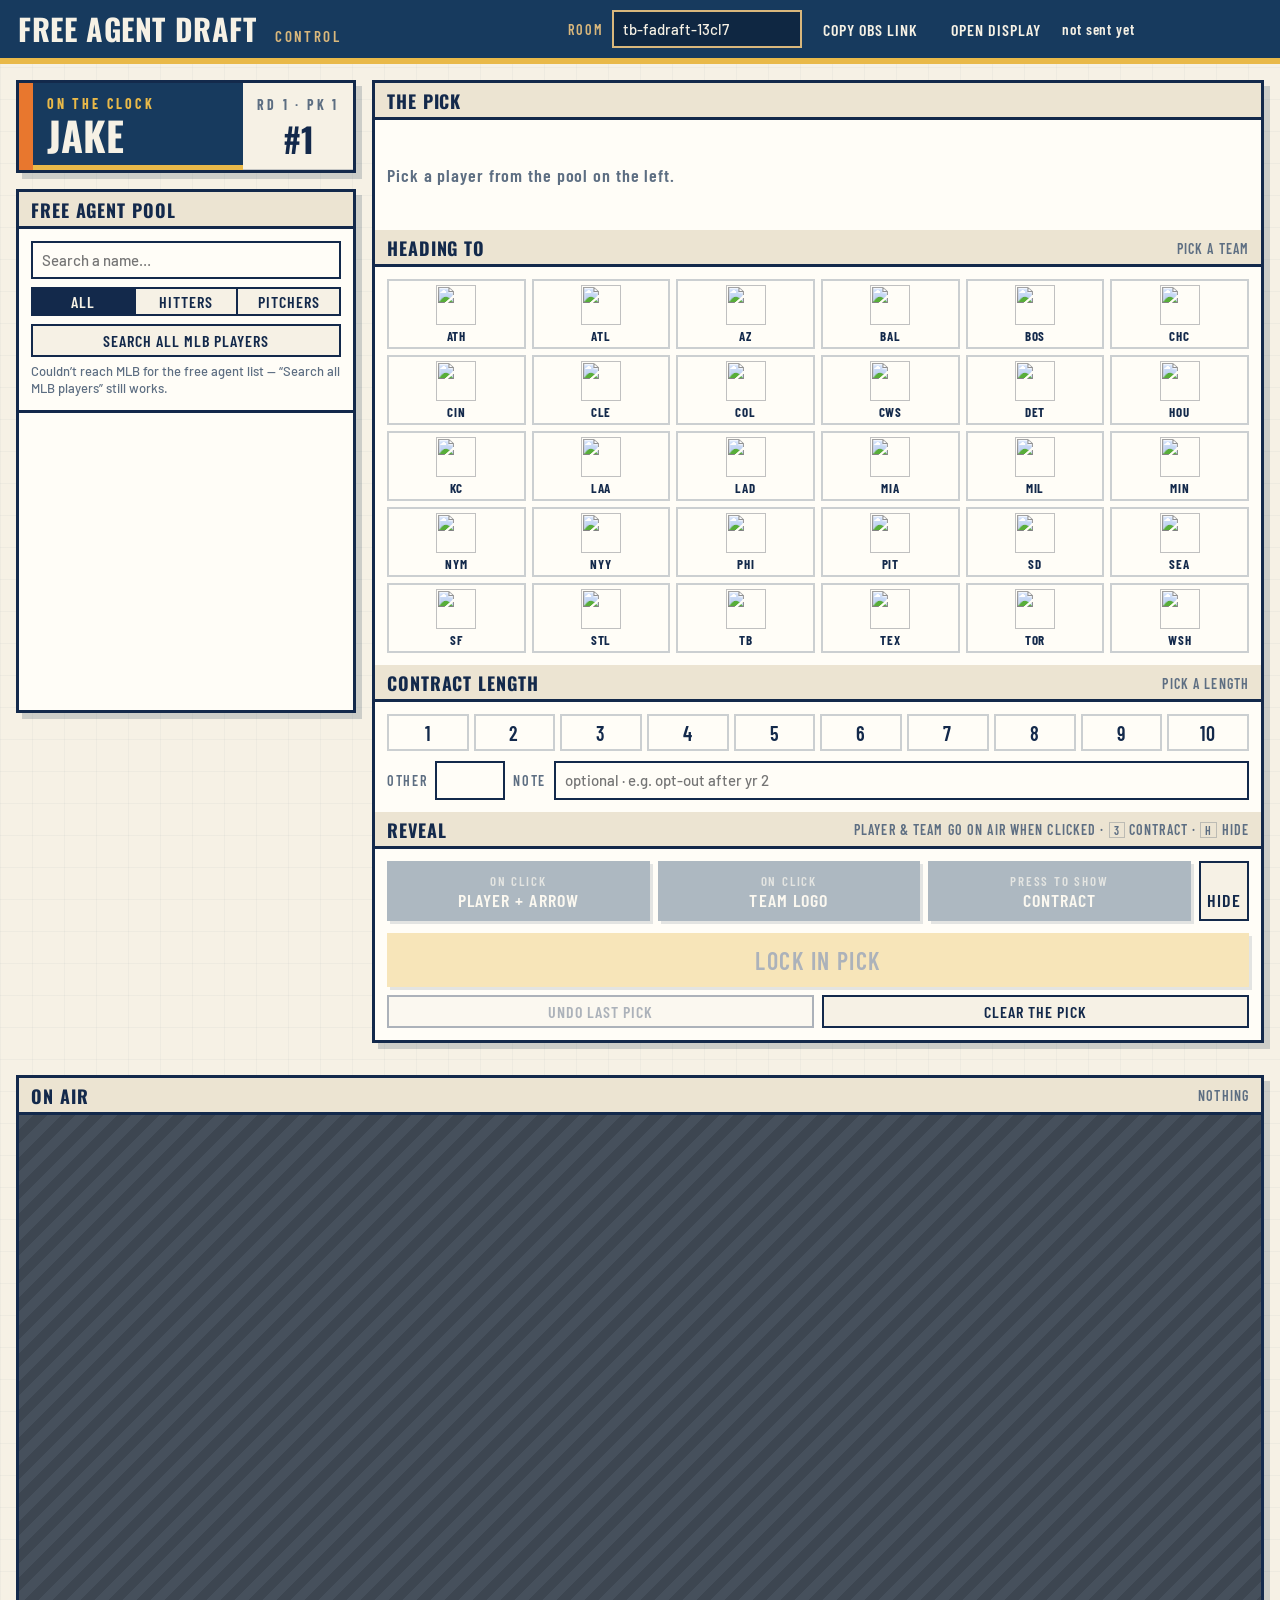
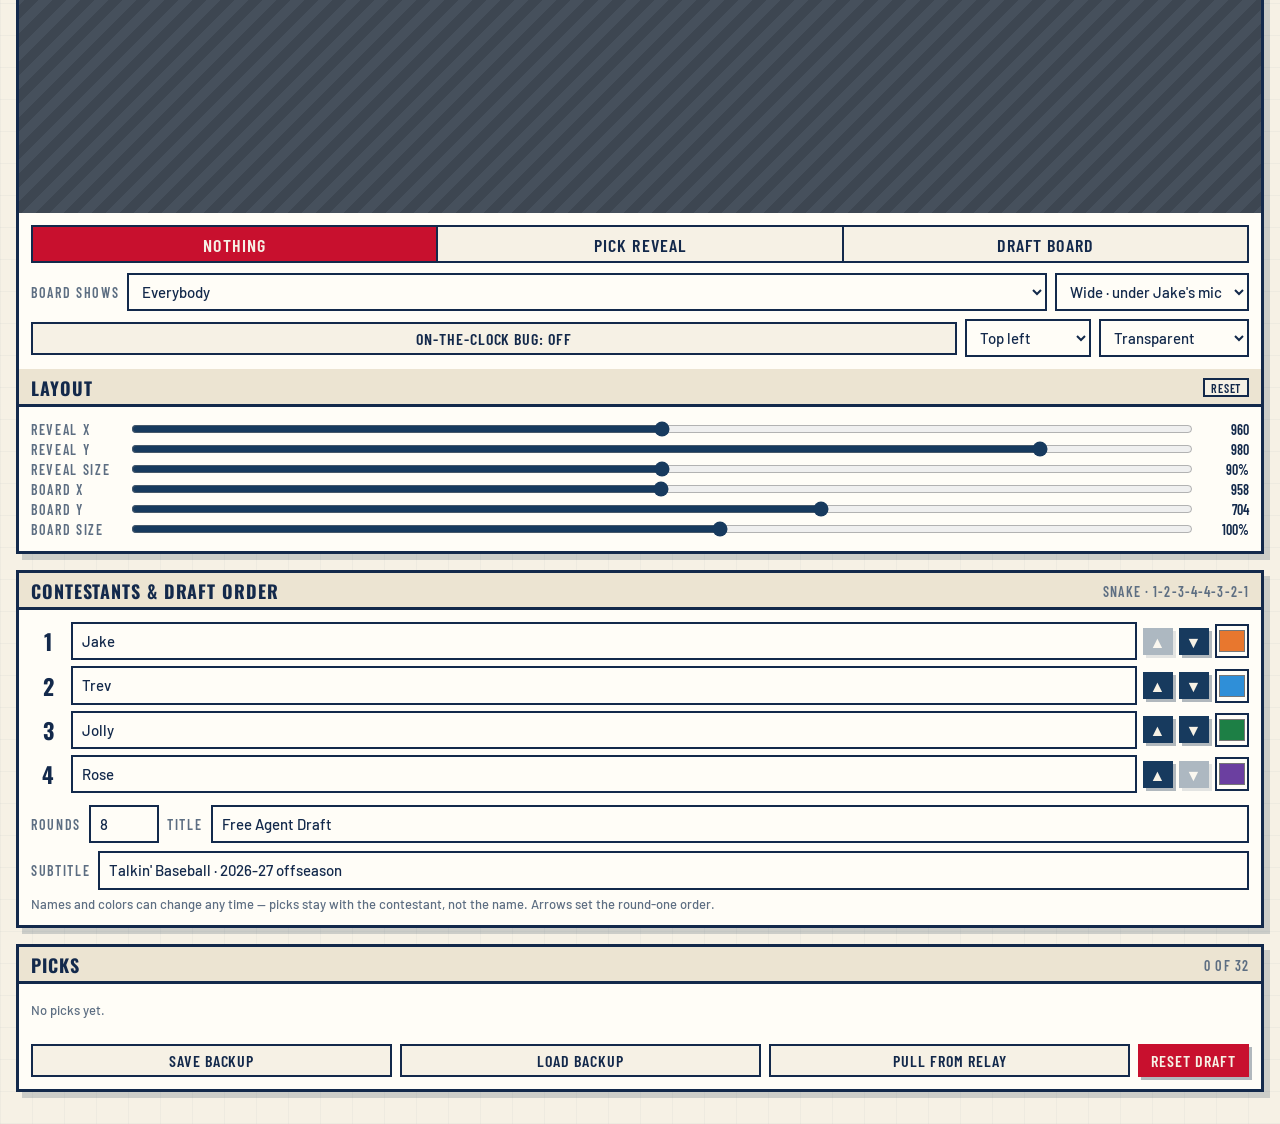
==== commit e32b7e35: "Player and team go on air when clicked; contract still shown by button Co-Authored-By: Claude Opus 5" ====
--- a/index.html
+++ b/index.html
@@ -189,12 +189,12 @@
           <span class="k">Note</span><input type="text" id="yrsNote" placeholder="optional · e.g. opt-out after yr 2" style="flex:1">
         </div>
       </div>
-      <h2>Reveal <small><kbd>1</kbd> <kbd>2</kbd> <kbd>3</kbd> step · <kbd>H</kbd> hide</small></h2>
+      <h2>Reveal <small>player &amp; team go on air when clicked · <kbd>3</kbd> contract · <kbd>H</kbd> hide</small></h2>
       <div class="pad">
         <div class="steps">
-          <button id="st1"><em>STEP 1</em>Player + arrow</button>
-          <button id="st2"><em>STEP 2</em>Team logo</button>
-          <button id="st3"><em>STEP 3</em>Contract</button>
+          <button id="st1"><em>ON CLICK</em>Player + arrow</button>
+          <button id="st2"><em>ON CLICK</em>Team logo</button>
+          <button id="st3"><em>PRESS TO SHOW</em>Contract</button>
           <button class="plain" id="st0"><em>&nbsp;</em>Hide</button>
         </div>
         <div class="row" style="margin-top:12px"><button class="gold lock" id="lockBtn">Lock in pick</button></div>
@@ -456,7 +456,7 @@
     const id = +row.dataset.id, p = POOL.find(x => x.id === id) || EXTRA.find(x => x.id === id);
     if (!p) return;
     if (!B.p || B.p.id !== p.id) { B.p = p; B.to = 0; }
-    render();
+    step(1);                               // clicking a player puts him on air straight away
   });
   $('mlbSearch').onclick = async () => {
     const q = $('q').value.trim();
@@ -472,7 +472,7 @@
 
   // teams + years
   $('teams').innerHTML = FAD.TEAM_IDS.map(id => `<button class="tm" data-id="${id}" title="${T(id).city} ${T(id).nick}"><img src="${FAD.logo(id)}" alt=""><span>${T(id).abbr}</span></button>`).join('');
-  $('teams').onclick = e => { const b = e.target.closest('.tm'); if (!b || !B.p) { if (!B.p) toast('Pick a player first'); return; } B.to = +b.dataset.id === B.to ? 0 : +b.dataset.id; render(); };
+  $('teams').onclick = e => { const b = e.target.closest('.tm'); if (!b || !B.p) { if (!B.p) toast('Pick a player first'); return; } B.to = +b.dataset.id === B.to ? 0 : +b.dataset.id; step(B.to ? 2 : 1); };   // logo goes on air with the click
   $('yrs').innerHTML = Array.from({ length: 10 }, (_, i) => `<button data-y="${i + 1}">${i + 1}</button>`).join('');
   $('yrs').onclick = e => { const b = e.target.closest('button'); if (!b) return; B.yrs = +b.dataset.y === B.yrs ? 0 : +b.dataset.y; $('yrsN').value = ''; render(); };
   $('yrsN').oninput = () => { const v = Math.max(0, Math.min(15, Math.round(+$('yrsN').value || 0))); B.yrs = v; render(); };
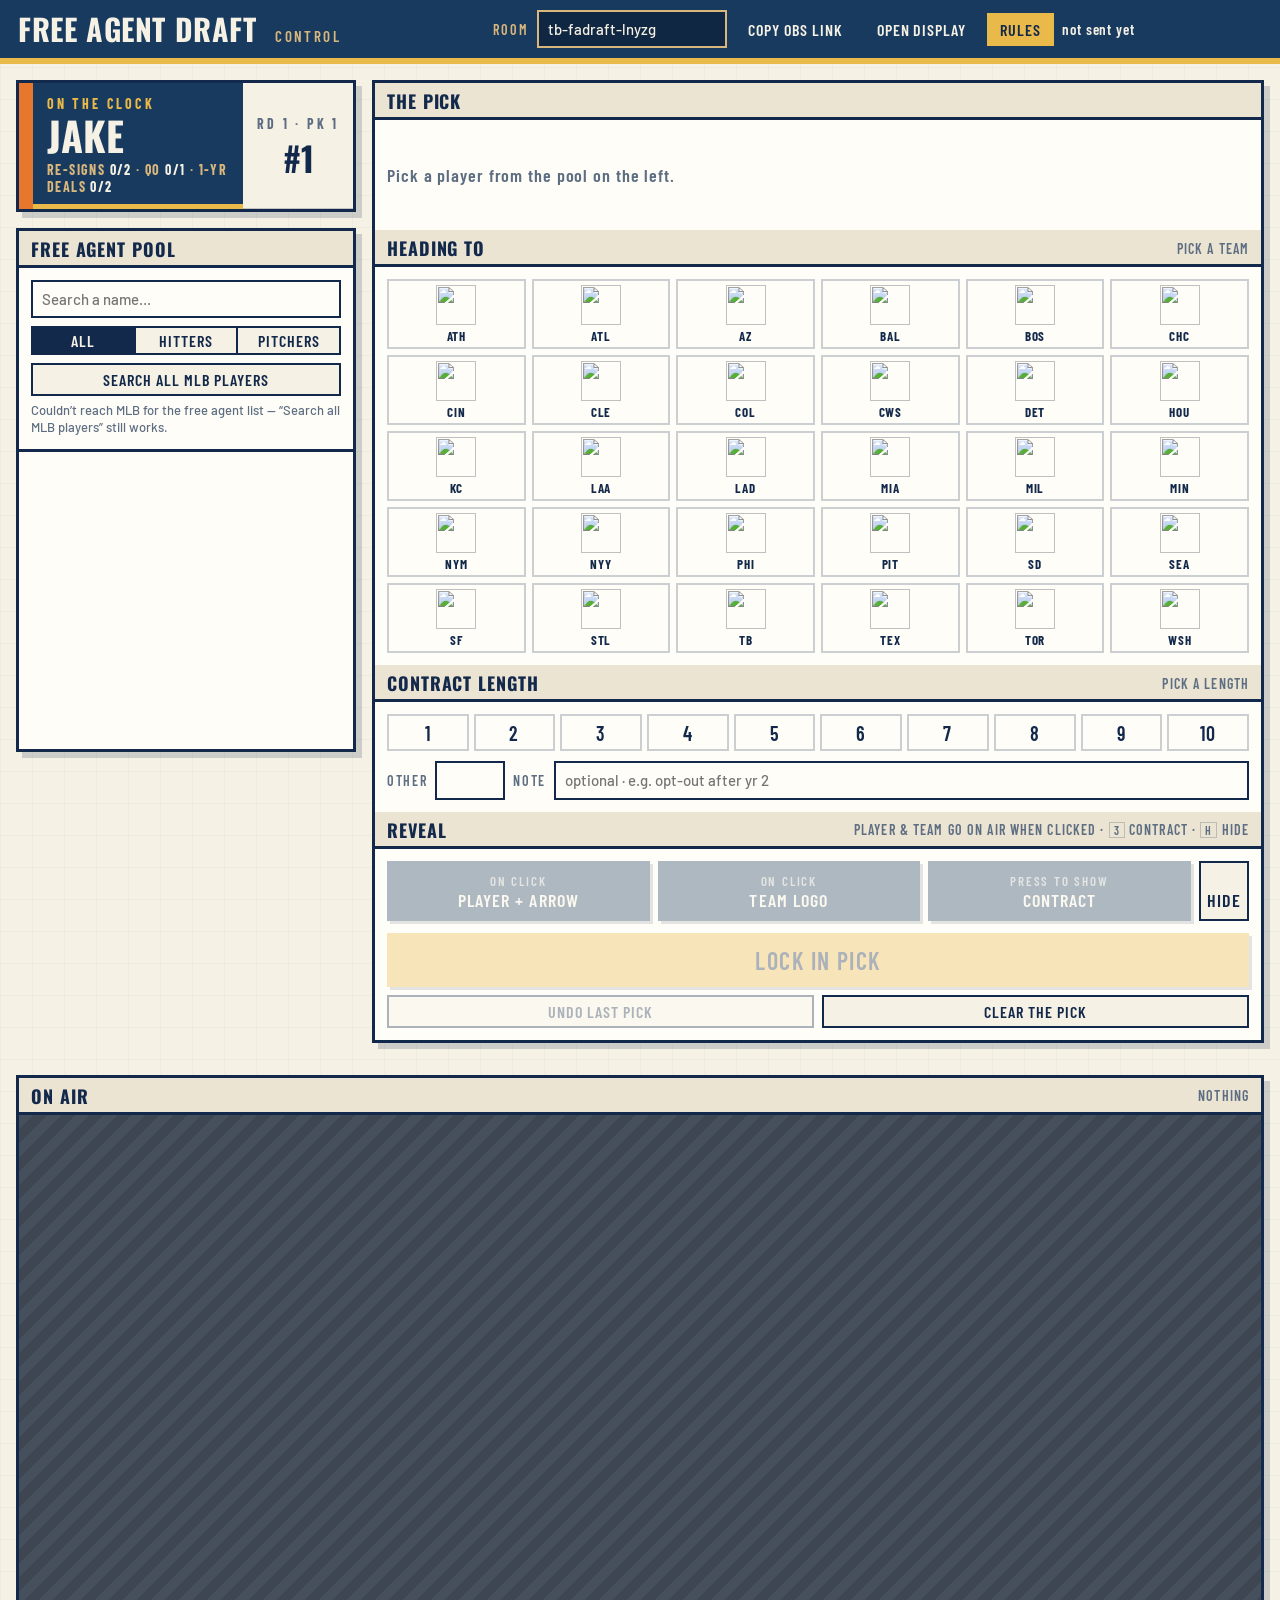
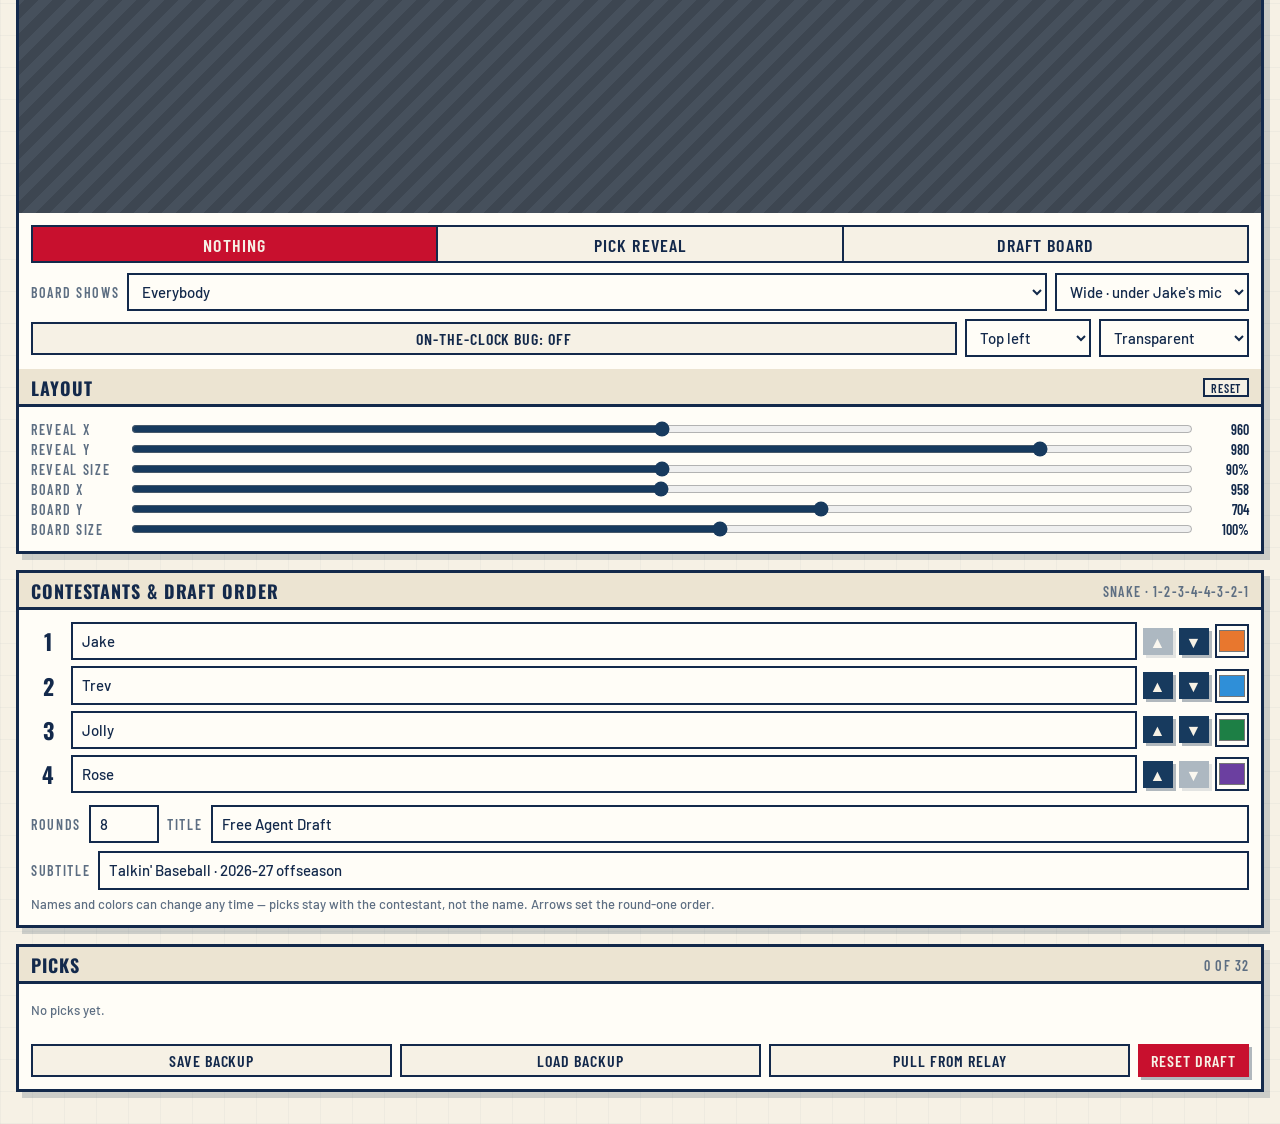
==== commit 6d68e97a: "Rules from the sheet: ROY counts as a major award, re-sign/QO/1-year limits tracked per contestant, " ====
--- a/index.html
+++ b/index.html
@@ -83,7 +83,25 @@
   .pl .war small { display: block; font: 600 11px var(--cond); letter-spacing: .12em; color: #5d6e82; }
   .tg { display: inline-block; font: 700 11px/1 var(--cond); letter-spacing: .08em; padding: 2px 4px 1px; background: var(--ink); color: var(--paper); margin-left: 4px; vertical-align: 2px; }
   .tg.AS { background: var(--gold); color: var(--ink); }
-  .tg.CY, .tg.MVP { background: var(--red); }
+  .tg.CY, .tg.MVP, .tg.ROY { background: var(--red); }
+  .tg.QO { background: #5d6e82; }
+  .clockbox .lim { font: 700 14px var(--cond); letter-spacing: .1em; color: var(--tan); margin-top: 5px; }
+  .clockbox .lim b { display: inline; font: inherit; color: var(--paper); }
+  .clockbox .lim b.full { color: #ff9a9a; }
+  #ruleWarn { margin-top: 8px; background: #fbe3e5; border-left: 6px solid var(--red); padding: 7px 10px; font: 600 15px var(--cond); letter-spacing: .03em; color: var(--red-dk); }
+  #ruleWarn:empty { display: none; }
+  /* rules popout */
+  #rulesDlg { border: 4px solid var(--ink); padding: 0; background: var(--paper); color: var(--ink); max-width: 640px; width: calc(100% - 32px); box-shadow: 10px 10px 0 rgba(15,39,66,.35); }
+  #rulesDlg::backdrop { background: rgba(15,39,66,.55); }
+  #rulesDlg .hd { background: var(--navy); color: var(--paper); border-bottom: 5px solid var(--gold); display: flex; align-items: center; justify-content: space-between; padding: 10px 14px; }
+  #rulesDlg .hd b { font: 700 28px/1 var(--head); text-transform: uppercase; letter-spacing: .03em; }
+  #rulesDlg table { width: 100%; border-collapse: collapse; }
+  #rulesDlg td { padding: 9px 14px; border-bottom: 2px solid var(--line); font: 600 17px/1.25 'Barlow', sans-serif; vertical-align: middle; }
+  #rulesDlg td small { display: block; font: 600 14px var(--cond); letter-spacing: .04em; color: #5d6e82; text-transform: uppercase; margin-top: 2px; }
+  #rulesDlg td.pt { width: 70px; text-align: center; font: 700 34px/1 var(--head); }
+  #rulesDlg tr.sec td { background: var(--paper2); font: 700 17px var(--head); letter-spacing: .12em; text-transform: uppercase; padding: 7px 14px; }
+  #rulesDlg tr.lim td { background: #fff3c4; font-weight: 700; text-align: center; }
+  #rulesDlg .ex { padding: 10px 14px 14px; font: 500 14px/1.35 'Barlow', sans-serif; color: #5d6e82; }
   .pool-sep { font: 700 13px var(--cond); letter-spacing: .14em; background: var(--paper2); padding: 5px 10px; border-bottom: 1px solid var(--line); }
 
   /* builder */
@@ -152,6 +170,7 @@
     <label for="room">ROOM</label><input type="text" id="room" spellcheck="false">
     <button id="copyUrl">Copy OBS link</button>
     <button id="openOut">Open display</button>
+    <button class="gold" id="rulesBtn">Rules</button>
     <span id="net">not sent yet</span>
   </div>
 </header>
@@ -159,7 +178,7 @@
 <main>
   <!-- ── column 1: on the clock + player pool ── -->
   <section class="col1">
-    <div class="clockbox" id="clockbox"><div class="bar"></div><div class="main"><small id="cbLabel">ON THE CLOCK</small><b id="cbName"></b></div><div class="pk"><small id="cbRd"></small><b id="cbNo"></b></div></div>
+    <div class="clockbox" id="clockbox"><div class="bar"></div><div class="main"><small id="cbLabel">ON THE CLOCK</small><b id="cbName"></b><div class="lim" id="cbLim"></div></div><div class="pk"><small id="cbRd"></small><b id="cbNo"></b></div></div>
     <div class="box">
       <h2>Free agent pool <small id="poolCount"></small></h2>
       <div class="pad">
@@ -198,6 +217,7 @@
           <button class="plain" id="st0"><em>&nbsp;</em>Hide</button>
         </div>
         <div class="row" style="margin-top:12px"><button class="gold lock" id="lockBtn">Lock in pick</button></div>
+        <div id="ruleWarn"></div>
         <div class="row" id="editRow" style="display:none"><button class="plain" id="cancelEdit" style="flex:1">Cancel edit</button></div>
         <div class="row"><button class="plain" id="undoBtn" style="flex:1">Undo last pick</button><button class="plain" id="clearB" style="flex:1">Clear the pick</button></div>
       </div>
@@ -261,6 +281,20 @@
   </section>
 </main>
 <div class="toast" id="toast"></div>
+<dialog id="rulesDlg">
+  <div class="hd"><b>Rules</b><button class="plain" id="rulesClose">Close</button></div>
+  <table>
+    <tr><td>Correct player / team match <small>new team</small></td><td class="pt">10</td></tr>
+    <tr><td>Correct player / team match <small>re-signing with his old team</small></td><td class="pt">5</td></tr>
+    <tr><td>Correct contract length <small>don't need the right team</small></td><td class="pt">5</td></tr>
+    <tr class="sec"><td colspan="2">Bonus points · need the correct team / player match</td></tr>
+    <tr><td>Player has won a major award <small>Cy Young, MVP or Rookie of the Year</small></td><td class="pt">5</td></tr>
+    <tr><td>Player was a <span id="asYr"></span> All-Star</td><td class="pt">5</td></tr>
+    <tr class="lim"><td colspan="2">Only 2 re-signings max (1 QO accepting / returning max)</td></tr>
+    <tr class="lim"><td colspan="2">No more than 2 selections that are 1-year deals</td></tr>
+  </table>
+  <div class="ex">Snake draft, 1-2-3-4-4-3-2-1, 8 picks each. In the player list, <span class="tg MVP">MVP</span> <span class="tg CY">CY</span> <span class="tg ROY">ROY</span> <span class="tg AS">ALL-STAR</span> mark bonus players and <span class="tg QO">QO</span> marks a player who got a qualifying offer. The page warns you before a pick breaks a limit.</div>
+</dialog>
 
 <script src="fad.js"></script>
 <script>
@@ -314,7 +348,24 @@
   // ── helpers ──
   const N = () => FAD.total(S);
   const T = FAD.team;
-  const tagsHTML = t => (t || []).map(x => `<span class="tg ${x}">${x === 'AS' ? 'ALL-STAR' : x}</span>`).join('');
+  const tagsHTML = (t, qo) => (t || []).map(x => `<span class="tg ${x}">${x === 'AS' ? 'ALL-STAR' : x}</span>`).join('') + (qo ? '<span class="tg QO">QO</span>' : '');
+  const isQO = p => !!(p && (p.qo || /qualifying offer/i.test(p.note || '')));
+
+  // ── draft limits (from the rules sheet) ──
+  const LIMIT = { re: 2, qo: 1, one: 2 };
+  function usage(d, skip) {
+    const ps = S.picks.filter((p, i) => p.d === d && i !== skip), back = ps.filter(p => p.to && p.to === p.from);
+    return { re: back.length, qo: back.filter(p => p.qo).length, one: ps.filter(p => +p.yrs === 1).length };
+  }
+  function ruleIssues(pk) {
+    if (!pk) return [];
+    const u = usage(pk.d, B.edit ?? -1), who = S.ds[pk.d].name, out = [];
+    const re = pk.to && pk.to === pk.from;
+    if (re && u.re >= LIMIT.re) out.push(`${who} already has ${u.re} re-signings — max is ${LIMIT.re}.`);
+    if (re && pk.qo && u.qo >= LIMIT.qo) out.push(`${who} already has a QO player returning — max is ${LIMIT.qo}.`);
+    if (+pk.yrs === 1 && u.one >= LIMIT.one) out.push(`${who} already has ${u.one} one-year deals — max is ${LIMIT.one}.`);
+    return out;
+  }
   const draftedIds = () => new Set(S.picks.filter((p, i) => i !== B.edit).map(p => p.id));
   function buildPick() {
     if (!B.p) return null;
@@ -323,7 +374,7 @@
     const d = B.edit != null ? S.picks[B.edit].d : s.d;
     const p = B.p;
     return { n, d, round: B.edit != null ? S.picks[B.edit].round : s.round, id: p.id, first: p.first, last: p.last, name: p.name, pos: p.pos, age: p.age,
-      from: p.from, to: B.to || 0, yrs: B.yrs || 0, yrsNote: B.note || '', tags: p.tags || [],
+      from: p.from, to: B.to || 0, yrs: B.yrs || 0, yrsNote: B.note || '', tags: p.tags || [], qo: isQO(p),
       sup: p.sup || [], line: p.line || '', lineYr: p.lineYr ?? null, war: p.lineYr === SEASON ? p.war : null, season: SEASON, toRec: B.to ? STAND[B.to] || null : null };
   }
   function clearBuilder() { B.p = null; B.to = 0; B.yrs = 0; B.note = ''; B.edit = null; $('yrsNote').value = ''; $('yrsN').value = ''; }
@@ -348,6 +399,13 @@
       $('cbLabel').textContent = 'ON THE CLOCK'; $('cbName').textContent = S.ds[s.d].name;
       $('cbRd').textContent = `RD ${s.round} · PK ${s.inRound}`; $('cbNo').textContent = `#${n + 1}`;
     }
+    // limits for whoever is up (or whose pick is being edited)
+    const ld = B.edit != null ? S.picks[B.edit].d : done ? null : FAD.slot(n, S.order).d;
+    if (ld == null) $('cbLim').innerHTML = '';
+    else {
+      const u = usage(ld, B.edit ?? -1), f = (v, m) => `<b class="${v >= m ? 'full' : ''}">${v}/${m}</b>`;
+      $('cbLim').innerHTML = `RE-SIGNS ${f(u.re, LIMIT.re)} · QO ${f(u.qo, LIMIT.qo)} · 1-YR DEALS ${f(u.one, LIMIT.one)}`;
+    }
     renderPool(); renderBuilder(); renderAir(); renderDs(); renderPicks();
   }
 
@@ -355,7 +413,7 @@
     const t = T(p.from);
     return `<div class="pl${B.p && B.p.id === p.id ? ' sel' : ''}" data-id="${p.id}">
       <div class="hs" style="--tc:${t.color}"><img loading="lazy" src="${FAD.headshot(p.id, 120)}" alt=""></div>
-      <div class="nm"><b>${FAD.esc(p.name)}${tagsHTML(p.tags)}</b><span>${FAD.esc(p.pos)}${p.age ? ' · ' + p.age : ''}${t.id ? ' · ' + t.abbr : ''}${p.note && !/waiver/i.test(p.note) ? ' · ' + FAD.esc(p.note) : ''}</span></div>
+      <div class="nm"><b>${FAD.esc(p.name)}${tagsHTML(p.tags, isQO(p))}</b><span>${FAD.esc(p.pos)}${p.age ? ' · ' + p.age : ''}${t.id ? ' · ' + t.abbr : ''}${p.note && !/waiver/i.test(p.note) ? ' · ' + FAD.esc(p.note) : ''}</span></div>
       <div class="war">${p.war == null ? '—' : p.war.toFixed(1)}<small>WAR</small></div></div>`;
   }
   const norm = s => s.normalize('NFD').replace(/[̀-ͯ]/g, '').toLowerCase();
@@ -396,6 +454,7 @@
     $('lockBtn').disabled = !full || (B.edit == null && S.picks.length >= N());
     $('lockBtn').textContent = B.edit != null ? 'Save changes' : 'Lock in pick';
     $('editRow').style.display = B.edit != null ? '' : 'none';
+    $('ruleWarn').innerHTML = ruleIssues(pk).map(FAD.esc).join('<br>');
     $('undoBtn').disabled = !S.picks.length || B.edit != null;
   }
 
@@ -444,6 +503,10 @@
   const outUrl = () => new URL('display.html', location.href.split('#')[0].split('?')[0]).href + '?room=' + encodeURIComponent(S.room) + (params.get('hub') ? '&hub=' + encodeURIComponent(HUB) : '');
   $('copyUrl').onclick = async () => { try { await navigator.clipboard.writeText(outUrl()); toast('OBS link copied — Browser Source, 1920 × 1080'); } catch { prompt('Copy this into the OBS Browser Source:', outUrl()); } };
   $('openOut').onclick = () => open(outUrl(), 'fad-display');
+  $('asYr').textContent = SEASON;
+  $('rulesBtn').onclick = () => $('rulesDlg').showModal();
+  $('rulesClose').onclick = () => $('rulesDlg').close();
+  $('rulesDlg').addEventListener('click', e => { if (e.target === $('rulesDlg')) $('rulesDlg').close(); });
 
   // pool
   $('q').addEventListener('input', renderPool);
@@ -488,6 +551,8 @@
   [0, 1, 2, 3].forEach(k => $('st' + k).onclick = () => step(k));
   $('lockBtn').onclick = () => {
     const pk = buildPick(); if (!pk || !pk.to || !pk.yrs) return;
+    const issues = ruleIssues(pk);
+    if (issues.length && !confirm(issues.join('\n') + '\n\nLock it in anyway?')) return;
     if (B.edit != null) { S.picks[B.edit] = pk; toast(`Pick #${pk.n + 1} updated`); }
     else { S.picks.push(pk); toast(`${S.ds[pk.d].name} takes ${pk.name}`); }
     if (S.cur && S.cur.n === pk.n) S.cur = pk;
@@ -585,7 +650,7 @@
 
   // keys
   addEventListener('keydown', e => {
-    if (e.target.matches('input, select, textarea') || e.metaKey || e.ctrlKey || e.altKey) return;
+    if (e.target.matches('input, select, textarea') || e.metaKey || e.ctrlKey || e.altKey || $('rulesDlg').open) return;
     if (e.key === '1' || e.key === '2' || e.key === '3') step(+e.key);
     else if (e.key === 'h' || e.key === 'H') step(0);
     else if (e.key === 'b' || e.key === 'B') { S.view = S.view === 'board' ? 'reveal' : 'board'; commit(); }
